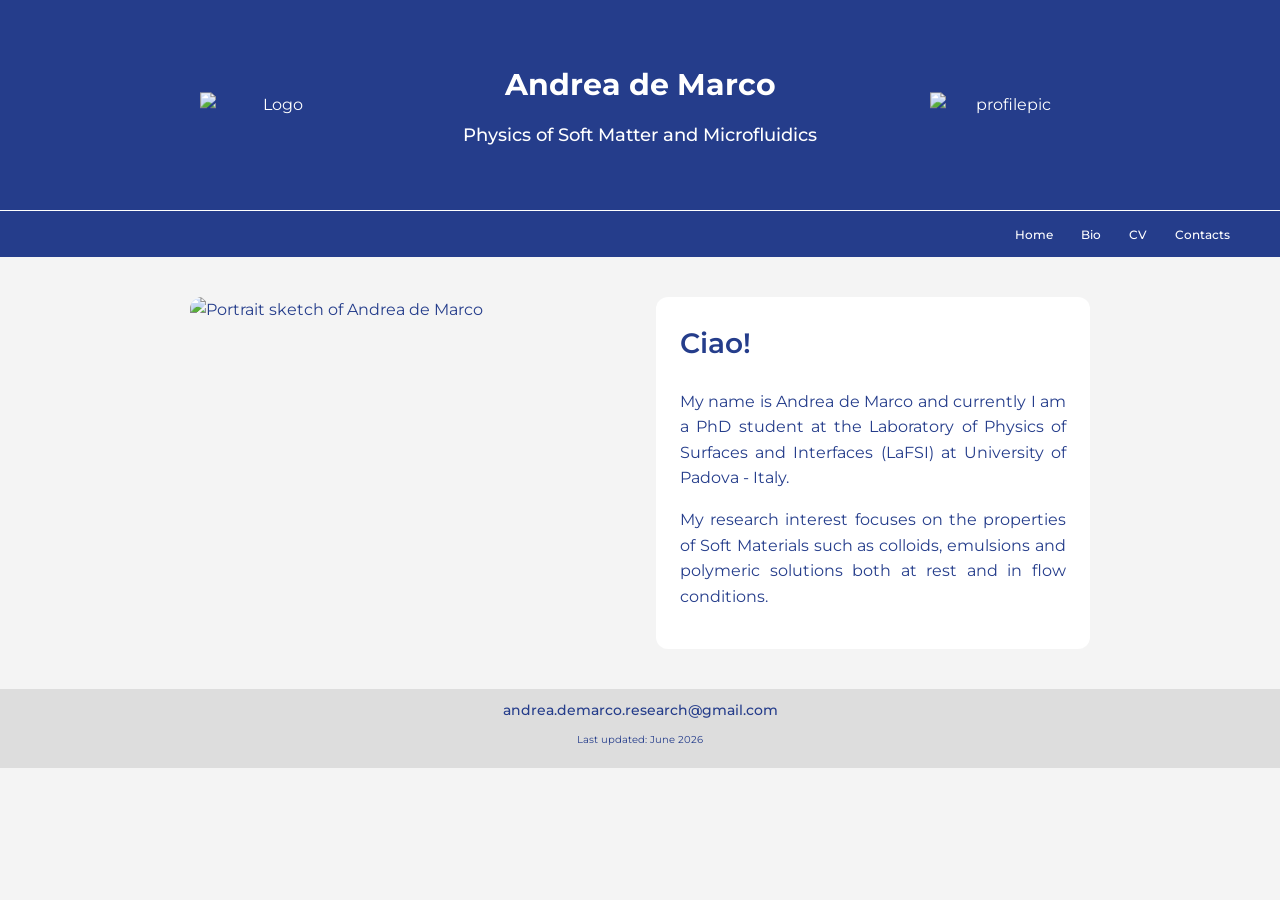
==== index.html @ 748c8e84 "Initial website version" ====
<!DOCTYPE html>

<!-- 
    Questo è l'elemento principale della pagina.
    lang="en" dice al browser che il contenuto della pagina è in inglese.
    Se il sito fosse in italiano, useremmo lang="it".
-->
<html lang="en">

<head>
    <!-- 
        UTF-8 permette di usare correttamente accenti, simboli e caratteri speciali.
    -->
    <meta charset="UTF-8">

    <!-- 
        Questa riga serve per far adattare bene il sito a schermi diversi:
        computer, tablet e telefoni.
    -->
    <meta name="viewport" content="width=device-width, initial-scale=1.0">

    <!-- 
        Titolo che appare nella scheda del browser.
    -->
    <title>Andrea de Marco</title>
    <link rel="icon" type="image/png" href="assets/images/logos/definitiva_cerchio_centered.png">
    <!-- 
        Collegamento a Google Fonts.
        Qui stiamo caricando il font Montserrat.
        Richiede connessione internet.
    -->
    <link rel="preconnect" href="https://fonts.googleapis.com">
    <link rel="preconnect" href="https://fonts.gstatic.com" crossorigin>

    <link 
        href="https://fonts.googleapis.com/css2?family=Montserrat:wght@300;400;500;600;700&display=swap" 
        rel="stylesheet"
    >

    <!-- 
        Collegamento al file CSS esterno.
        Tutto lo stile della pagina lo scriveremo in style.css.
    -->
    <link rel="stylesheet" href="style.css">
</head>

<body class="home-page">

   
    <!-- 
        HEADER = intestazione della pagina.
        Di solito contiene titolo, logo, sottotitolo o menu di navigazione.
    -->
    <header>

        <!-- 
            Contenitore interno dell'header.
            Serve per mettere logo e testo affiancati.
        -->
        <div class="header-content">

            <!-- 
                Logo dell'header.
            -->
            <img 
                src="assets/images/logos/definitiva_cerchio_centered.png" 
                class="header-logo" 
                alt="Logo"
            >

            <!-- 
                Blocco di testo accanto al logo.
            -->
            <div class="header-text">
                <h1>Andrea de Marco</h1>
                <p>Physics of Soft Matter and Microfluidics</p>
            </div>
            
            <img 
                src="assets/images/Me/io1.png" 
                class="header-profilepic" 
                alt="profilepic"
            >

        </div>

    </header>
    <!-- 
    NAVBAR = barra di navigazione principale del sito.
    Contiene i link alle altre pagine.
    -->
    <nav class="navbar">
        <!-- 
            Logo o nome del sito.
            Per ora è solo testo, ma più avanti può diventare anche un'immagine.
        -->
        <div class="navbar-brand">           
            <a href="index.html" class="navbar-logo">Andrea de Marco</a>
        </div>

        <button class="navbar-toggle" type="button" aria-label="Open menu">
            ☰
        </button>
        
        <!-- 
            Lista dei collegamenti principali.
        -->
        <ul class="navbar-menu">

            <li>
                <a href="index.html">Home</a>
            </li>

            <li>
                <a href="pages/Bio.html">Bio</a>
            </li>

            <!-- 
                Elemento con menu a tendina.
                La classe "dropdown" ci servirà nel CSS.
            -->
            <!-- <li class="dropdown dropdown-research">

                 
                    Questo è il link principale del menu.
                    Per ora punta a projects.html.
                
                <a href="pages/research.html" class="dropdown-link dropdown-research-link">Research</a>

                 
                    Questo è il menu nascosto che appare sotto "Projects".
                
                <ul class="dropdown-menu">
                    <li><a href="pages/prjct/project-ddm.html">DDM</a></li>
                    <li><a href="pages/prjct/project-emulsions.html">Emulsions</a></li>
                    <li><a href="pages/prjct/project-simulations.html">Simulations</a></li>
                </ul>

            </li> -->
            
            <!--
            <li>
                <a href="pages/pubs.html">Publications</a>
            </li>
            -->
            <li class="dropdown dropdown-cv">
                <a href="pages/CV.html" class="dropdown-link dropdown-cv-link">CV</a>

                <ul class="dropdown-menu">
                    <li><a href="pages/CV.html#education">Education</a></li>
                    <li><a href="pages/CV.html#current-position">Current Position</a></li>
                    <!--<li><a href="CV.html#previous-positions">Previous Positions</a></li>-->
                    <li><a href="pages/CV.html#publications">Publications</a></li>
                    <li><a href="pages/CV.html#teaching">Teaching and Supervising</a></li>
                    <li><a href="pages/CV.html#presentations">Presentations</a></li>
                    <li><a href="pages/CV.html#other-research">Other Research Activities</a></li>
                    <!-- <li><a href="pages/CV.html#outreach">Outreach Activities</a></li> -->
                </ul>
            </li>

            <li>
                <a href="pages/contacts.html">Contacts</a>
            </li>

        </ul>
    </nav>
    <!-- 
        MAIN = contenuto principale della pagina.
        Tutto ciò che è davvero importante nella pagina dovrebbe stare qui dentro.
    -->
    <main>

        <!-- 
            SECTION = blocco tematico della pagina.
            Ogni section dovrebbe contenere un argomento specifico.
        -->
        <div class="main-intro">

            <img src="assets/images/Me/notNoise.png"
                class="main-img" 
                alt="Portrait sketch of Andrea de Marco"
            >

            <section>
                <h2>Ciao!</h2>

                <p>
                    My name is Andrea de Marco and currently I am a PhD student at the 
                    Laboratory of Physics of Surfaces and Interfaces (LaFSI) at
                    University of Padova - Italy.
                </p>

                <p>
                    My research interest focuses on the properties of Soft Materials such
                    as colloids, emulsions and polymeric solutions both at rest and in 
                    flow conditions.
                </p>
            </section>
        </div>
    </main>

    <!-- 
        FOOTER = fondo della pagina.
        Di solito contiene copyright, contatti, link secondari o informazioni legali.
    -->
    <footer>
        <div class="contact-item">
            <a class="contact-email" 
               href="mailto:andrea.demarco.research@gmail.com">
               andrea.demarco.research@gmail.com
            </a>
        </div>
        <ud>
        <p>Last updated: June 2026</p></ud>
    </footer>

    <!-- 
        Collegamento al file JavaScript esterno.
        Lo mettiamo alla fine del body perché così la pagina HTML viene caricata prima.
    -->
    <script src="script.js"></script>

    <script>
        const navbar = document.querySelector(".navbar");
        const navbarToggle = document.querySelector(".navbar-toggle");

        const dropdownCV = document.querySelector(".dropdown-cv");
        const dropdownCVLink = document.querySelector(".dropdown-cv-link");

        const dropdownResearch = document.querySelector(".dropdown-research");
        const dropdownResearchLink = document.querySelector(".dropdown-research-link");

        navbarToggle.addEventListener("click", function () {
            navbar.classList.toggle("open");
        });

        dropdownCVLink.addEventListener("click", function (event) {
            if (window.innerWidth <= 700) {
                event.preventDefault();
                dropdownCV.classList.toggle("open");
                dropdownResearch.classList.remove("open");
            }
        });

        dropdownResearchLink.addEventListener("click", function (event) {
            if (window.innerWidth <= 700) {
                event.preventDefault();
                dropdownResearch.classList.toggle("open");
                dropdownCV.classList.remove("open");
            }
        });
    </script>
</body>
</html>
---- style.css ----
/* 
    Selettore universale.
    Applica questa regola a tutti gli elementi della pagina.

    box-sizing: border-box rende più intuitivo il calcolo delle dimensioni:
    larghezza e altezza includono anche padding e bordo.
*/
* {
    box-sizing: border-box;
}

/* 
    Stile generale della pagina.
    Il body rappresenta tutto ciò che si vede nel browser.
*/
body {
    /* 
        Rimuove il margine automatico che il browser mette di default.
    */
    margin: 0;

    /* 
        Imposta il font principale della pagina.
        Prima prova a usare Montserrat.
        Se Montserrat non è disponibile, usa un font sans-serif generico.
    */
    font-family: "Montserrat", sans-serif;

    /* 
        Colore di sfondo generale della pagina.
    */
    background-color: #f4f4f4;

    /* 
        Colore principale del testo.
    */
    color: #253D8B;

    /* 
        Altezza delle righe.
        Serve a rendere il testo più leggibile.
    */
    line-height: 1.6;
}


/* 
    HEADER
    Intestazione principale della pagina.

    Qui manteniamo il testo centrato come prima.
    Il logo viene invece posizionato lateralmente in modo assoluto,
    così non sposta il centro del testo.
*/
header {
    background-color: #253D8B;
    color: white;
    padding: 60px 20px;
    text-align: center;

    /* 
        Serve perché il logo dentro l'header sarà posizionato
        rispetto all'header stesso.
    */
    position: relative;
}

/* 
    Contenitore interno dell'header.

    Anche se nel tuo HTML contiene sia logo sia testo,
    qui lo usiamo soprattutto per centrare bene il blocco di testo.
*/
.header-content {
    /* 
        Limita la larghezza massima del contenuto dell'header,
        in modo simile al main.
    */
    max-width: 900px;

    /* 
        Centra il contenitore nella pagina.
    */
    margin: 0 auto;

    /* 
        Altezza minima utile per far respirare logo e testo.
    */
    min-height: 90px;

    /* 
        Serve per posizionare il logo rispetto a questo contenitore.
    */
    position: relative;

    /* 
        Centra il testo verticalmente dentro l'header.
    */
    display: flex;
    align-items: center;
    justify-content: center;
}

/* 
    Logo nell'header.

    Nota importante:
    position: absolute fa sì che il logo NON influenzi
    la posizione del testo. Quindi il testo resta davvero centrato.
*/
.header-logo {
    width: 150px;
    height: auto;

    /* 
        Posizione assoluta rispetto a .header-content.
    */
    position: absolute;

    /* 
        Lo mettiamo a sinistra del testo.
        Questo valore puoi modificarlo:
        - se vuoi il logo più lontano dal testo, aumenta la distanza;
        - se lo vuoi più vicino, diminuiscila.
    */
    left: 10px;

    /* 
        Centra verticalmente il logo rispetto all'header.
    */
    top: 50%;
    transform: translateY(-50%);
}

.header-profilepic {
    width: 150px;
    height: auto;

    /* 
        Posizione assoluta rispetto a .header-content.
    */
    position: absolute;

    /* 
        Lo mettiamo a sinistra del testo.
        Questo valore puoi modificarlo:
        - se vuoi il logo più lontano dal testo, aumenta la distanza;
        - se lo vuoi più vicino, diminuiscila.
    */
    right: 10px;

    /* 
        Centra verticalmente il logo rispetto all'header.
    */
    top: 50%;
    transform: translateY(-50%);
}

/* 
    Blocco del testo nell'header.
    Rimane centrato.
*/
.header-text {
    text-align: center;
}

/* 
    Titolo principale dentro l'header.
*/
.header-text h1 {
    margin: 0;
    font-size: 30px;
    font-weight: 700;
}

/* 
    Sottotitolo dentro l'header.
*/
.header-text p {
    margin-top: 12px;
    margin-bottom: 0;
    font-size: 18px;
    font-weight: 500;
}

/* 
    NAVBAR
    Barra superiore del sito.
*/
.navbar {
    /* 
        display: flex mette gli elementi uno accanto all'altro.
        In questo caso: logo a sinistra, menu a destra.
    */
    display: flex;

    /*  
        Spinge logo e menu ai due lati opposti.
    
    justify-content: space-between; */

    /* 
        Allinea verticalmente gli elementi al centro.
    */
    align-items: center;

    /* 
        Spazio interno della navbar.
    */
    padding: 10px 50px;

    /* 
        Colore di sfondo.
    */
    background-color: #253D8B;
    border-top: 0.5px solid #ffffff;
    /* 
        Mantiene la navbar sopra gli altri elementi se serve.
    */
    position: relative;
    z-index: 10;
}

.navbar-brand {
    display: flex;
    align-items: center;
    gap: 20px;
}

/* 
    Nome del sito nella navbar.
*/
.navbar-logo {
    color: white;
    text-decoration: none;
    font-size: 15px;
    font-weight: 700;
}

/* 
    Logo del sito nella navbar.
*/
.navbar-img {
    position: static;
    transform: none;
    width: 30px;
}

/* 
    Lista principale dei link.
*/
.navbar-menu {
    /* 
        Toglie i pallini della lista.
    */
    list-style: none;

    /* 
        Mette i link in orizzontale.
    */
    display: flex;

    /* 
        Spazio tra i link.
    */
    gap: 28px;

    /* 
        Rimuove margini e padding automatici della lista.
    */
    margin: 0;
    padding: 0;

    margin-left: auto;
}

/* 
    Ogni elemento della lista.
    position: relative serve per posizionare correttamente il menu a tendina.
*/
.navbar-menu li {
    position: relative;
}

/* 
    Link della navbar.
*/
.navbar-menu a {
    color: white;
    text-decoration: none;
    font-size: 12px;
    font-weight: 500;

    /* 
        Piccolo effetto morbido quando cambia colore.
    */
    transition: color 0.2s ease;
}

/* 
    Effetto quando passo con il mouse sopra un link.
*/
.navbar-menu a:hover {
    color: #cccccc;
}

/* Homepage: nasconde immagine + nome nella navbar */
.home-page .navbar-brand {
    display: none;
}

/* Pagine secondarie: mostra immagine + nome */
.internal-page .navbar-brand {
    display: flex;
    align-items: center;
    gap: 20px;
}

/* 
    MENU A TENDINA
    Di default è nascosto.
*/
.dropdown-menu {
    list-style: none;

    /* 
        Il menu è posizionato rispetto al suo genitore .dropdown.
    */
    position: absolute;
    transform: translateX(-50%);

    /* 
        Lo mettiamo subito sotto il link principale.
    */
    top: 100%;
    left: 50%;

    /* 
        Aspetto del menu a tendina.
    */
    background-color: #222;
    min-width: 150px;
    padding: 12px 0;
    margin: 0;
    text-align: center;

    /* 
        Angoli arrotondati in basso.
    */
    border-radius: 5px 5px 5px 5px;

    /* 
        Ombra leggera.
    */
    box-shadow: 0 8px 20px rgba(0, 0, 0, 0.25);

    /* 
        Nasconde il menu.
    */
    display: none;
    z-index: 2000;
}

/* 
    Link dentro il menu a tendina.
*/
.dropdown-menu li a {
    display: block;
    padding: 10px 25px;
    color: white;
    font-size: 12px;
}

/* 
    Effetto hover sui link del menu a tendina.
*/
.dropdown-menu li a:hover {
    background-color: #222;
}

/* 
    Quando passo con il mouse sopra .dropdown,
    mostro il suo menu interno.
*/
.dropdown:hover .dropdown-menu {
    display: block;
}



/* 
    Contenitore principale della pagina.
*/
main {
    /* 
        Impedisce al contenuto di diventare troppo largo su schermi grandi.
    */
    max-width: 900px;

    /* 
        40px sopra e sotto.
        auto a destra e sinistra centra il blocco.
    */
    margin: 40px auto;

    /* 
        Spazio laterale utile soprattutto su schermi piccoli.
    */
    padding: 0 0;
}

/* 
    Blocco principale con immagine e testo affiancati.
*/
.main-intro {
    display: grid;
    grid-template-columns: 1fr 1fr;
    gap: 32px;
    align-items: stretch;
}

/* 
    Immagine principale nella homepage.
*/
.main-img {
    width: 100%;
    height: 100%;
    object-fit: cover;
    border-radius: 12px;
}

/* 
    Ogni section è una "card" bianca.
*/
section {
    background-color: white;
    text-align: justify;

    margin-bottom: 0px;

    /*
        Tolgo margin-left perché ora ci pensa flex
        a mettere immagine e testo affiancati.
    */
    margin-left: 0;

    padding: 24px;
    border-radius: 12px;

    /*
        La section occupa lo spazio rimanente accanto all'immagine.
    */
    flex: 1;
}

/* 
    Titoli delle sezioni.
*/
section h2 {
    margin-top: 0;
    font-size: 28px;
    font-weight: 600;
}

/* 
    Paragrafi delle sezioni.
*/
section p {
    font-size: 16px;
    font-weight: 400;
}

/* 
    Fondo della pagina.
*/
footer {
    text-align: center;
    font-size: 14px;
    padding: 10px;
    background-color: #ddd;
}

footer ud{
    font-size: 10px;
}

.foot-pic{
    padding: none;
    background-color: #f4f4f4;
}

/*
    Page secondarie
*/

.page-main {
    max-width: 1000px;
    margin: 0 auto;
    padding: 1rem 1.5rem;
}

.page-title {
    margin-bottom: 2.5rem;
    border-bottom: 1px solid #ddd;
    padding-bottom: 1rem;
}

.page-title h1 {
    font-size: 2.2rem;
    color: #253D8B;
    margin-bottom: 0.5rem;
}

.page-title p {
    font-size: 1.05rem;
    color: #555;
    margin: 0;
}

.page-section {
    margin-bottom: 2.5rem;
}


/*
    BIO PAGE
*/

.bio-page {
    min-height: 100vh;
    display: flex;
    flex-direction: column;
}

.bio-page main {
    flex: 1;
}

.bio-intro {
    text-align: center;
}

.bio-text {
    text-align: justify;
    padding-left: 10%;
    padding-right: 10%;
}

.bio-page footer {
    margin-top: auto;
    padding-bottom: 10;
}

.image-marquee {
    width: 100%;
    overflow: hidden;
}

.image-track {
    display: flex;
    height: 150px;
    width: max-content;
    animation: scroll-loop 240s linear infinite;
}



/*
CV - scroll normale
*/
html {
    scroll-behavior: smooth;
}


.cv-page {
    background-color: #eeeeee;
    overflow-x: hidden;
}

.page-mainCV {
    max-width: none;
    width: 100%;
    box-sizing: border-box;
    
    margin: 0;
    padding-left: 50px;
    
    background-color: #eeeeee;
}

.page-cv {
    margin: 0;
    
    padding: 0 0 20px 0;
    background-color: #eeeeee;
    border-radius: 0;
}

.cv-section-title {
    width: 400px;
    box-sizing: border-box;

    margin-left: -50px;
    padding: 50px 20px 5px 0;

    background-color: #eeeeee;
    color: #253D8B;

    font-size: 28px;
    font-weight: 600;
    line-height: 1.2;
    letter-spacing: 0.04em;

    text-align: right;

    border-bottom: 2.5px solid #253D8B;
}

.cv-section-content {
    max-width: 900px;
    margin: 0 auto;
    padding: 40px 24px 0px 24px;

    color: #253D8B;
    font-size: 16px;
    line-height: 1.6;
    text-align: justify;
}

.cv-entry {
    margin-bottom: 6px;
}

.cv-entry-title {
    margin: 0 0 6px 0;

    color: #253D8B;
    font-size: 16px;
    font-weight: 600;
    line-height: 1.25;
    text-align: left;
}

.cv-entry-place {
    margin: 0;

    color: #253D8B;
    font-size: 16px;
    font-weight: 400;
    line-height: 1.5;
    padding-left: 30px;
    text-align: left;
}

.cv-entry-th_title {
    margin: 0;

    color: #253D8B;
    font-size: 16px;
    font-weight: 400;
    line-height: 2.5;
    text-align: left;
    font-style: italic;
}

.cv-entry-details {
    margin: 0;

    color: #253D8B;
    font-size: 14px;
    font-weight: 300;
    line-height: 1.5;
    padding-left: 30px;
    text-align: left;
}

.cv-entry-details-bold{
    margin: 0;

    color: #253D8B;
    font-size: 12px;
    font-weight: 500;
    line-height: 1.5;
    padding-left: 30px;
    text-align: left;
}

.cv-section-content p {
    margin: 0;
}

.cv-entry-meta {
    display: grid;

    /*
        Prima colonna: larghezza fissa per le label.
        Seconda colonna: prende lo spazio restante.
    */
    grid-template-columns: 90px 1fr;
    
    padding-left: 7px;
    column-gap: 14px;
    row-gap: 4px;

    margin-top: 10px;

    color: #253D8B;
    font-size: 14px;
    line-height: 1;
}

.cv-meta-place {
    margin: 0;

    color: #253D8B;
    font-size: 14px;
    font-weight: 500;
    line-height: 1.5;
    padding-left: 37px;
    text-align: right;
}

.cv-meta-label {
    text-align: right;
    font-weight: 500;
}

.cv-meta-auth {
    padding-left: 7px;
    text-align: right;
    font-weight: 400;
    font-size: 14px;
}

.cv-meta-value {
    text-align: left;
    font-weight: 400;
}

.cv-presentation-group {
    margin-bottom: 5px;
}

.cv-presentation-category {
    max-width: 900px;
    margin: 0 auto;
    padding: 40px 24px 20px 24px;

    color: #253D8B;
    font-size: 16px;
    font-weight: 600;
    line-height: 1.25;
    text-align: justify;

    display: flex;
    align-items: flex-start;
    gap: 8px;
}

.cv-presentation-category::before {
    content: "•";
    flex: 0 0 auto;
    font-size: 25px;
    line-height: 0.7;
}

.cv-presentation-group-talktitle{
    margin: 0;

    color: #253D8B;
    font-size: 14px;
    font-weight: 600;
    
    line-height: 1.5;
    padding-left: 50px;
    text-align: left;
}

.cv-presentation-group-location{
    margin: 0;

    color: #253D8B;
    font-size: 12px;
    font-weight: 600;
    
    line-height: 1.5;
    padding-left: 70px;
    padding-bottom: 20px;
    text-align: left;
}

.cv-presentation-group-conference{
    margin: 0;

    color: #253D8B;
    font-size: 12px;
    font-weight: 500;
    font-style: italic;
    line-height: 1.5;
    padding-left: 70px;
    text-align: left;
}

.cv-presentation-group-conference-details{
    margin: 0;

    color: #253D8B;
    font-size: 12px;
    font-weight: 200;
    line-height: 1.5;
    text-align: left;
}

.cv-presentation-group .cv-entry {
    padding-left: 22px;
}

.back-to-top {
    position: fixed;

    right: 28px;
    bottom: 28px;

    width: 42px;
    height: 42px;

    border: 2px solid #253D8B;
    border-radius: 50%;

    background-color: #eeeeee;
    color: #253D8B;

    font-size: 24px;
    font-weight: 400;
    line-height: 1;

    cursor: pointer;

    display: flex;
    align-items: center;
    justify-content: center;

    opacity: 0;
    visibility: hidden;
    transform: translateY(8px);

    transition:
        opacity 0.25s ease,
        visibility 0.25s ease,
        transform 0.25s ease,
        background-color 0.25s ease,
        color 0.25s ease;

    z-index: 5000;
}

.back-to-top.is-visible {
    opacity: 1;
    visibility: visible;
    transform: translateY(0);
}

.back-to-top:hover {
    background-color: #253D8B;
    color: #eeeeee;
}


/*
    Contacts
*/

.contact-section {
    display: grid;
    grid-template-columns: 1.2fr 1fr;
    gap: 32px;
    align-items: stretch;

    background-color: white;
    padding: 24px;
    border-radius: 12px;
}

.contact-title {
    display: flex;
    align-items: center;
    gap: 14px;
    margin-bottom: 1px;
}

.contact-title h1 {
    margin: 0;
    font-size: 34px;
    color: #253D8B;
}

.contact-title-icon {
    width: 80px;
    height: auto;
    object-fit: contain;
    
    transform: translateY(-7px);
}


.contact-map {
    height: 420px;
    border-radius: 12px;
    overflow: hidden;
}

.contact-map iframe {
    width: 100%;
    height: 100%;
    border: 0;
    display: block;
}

.contact-info {
    display: flex;
    flex-direction: column;
    justify-content: center;
}

.contact-info h1 {
    margin-top: 0;
    margin-bottom: 16px;
    font-size: 28px;
    color: #253D8B;
}

.contact-info p {
    margin-bottom: 28px;
}

.contact-item {
    display: flex;
    flex-direction: column;
    gap: 4px;
    margin-bottom: 0px;
}

.contact-item strong {
    font-size: 14px;
    text-transform: uppercase;
    letter-spacing: 0.08em;
}

.contact-item a {
    color: #253D8B;
    text-decoration: none;
    font-weight: 500;
}

.contact-item a:visited {
    color: #253D8B;
}

.contact-item a:hover {
    text-decoration: underline;
}

.contact-icons {
    display: flex;
    flex-direction: row;
    align-items: center;
    gap: 8px;
    margin-top: 10px;
}

.contact-icons a {
    width: 38px;
    height: 38px;

    display: flex;
    align-items: center;
    justify-content: center;

    transition: transform 0.2s ease, background-color 0.2s ease;
}

.contact-icons a:hover {
    transform: translateY(-3px);
    background-color: #f4f4f4;
}

.contact-icons img {
    width: 30px;
    height: auto;
    object-fit: contain;
}

.contact-email,
.contact-email:visited {
    color: #253D8B;
    text-decoration: none;
}

.contact-email:hover {
    text-decoration: underline;
}



.navbar-toggle {
    display: none;
}

@keyframes scroll-loop {
    from {
        transform: translateX(0);
    }

    to {
        transform: translateX(-50%);
    }
}

/* 
    Stile utile per schermi piccoli, tipo smartphone.
    Queste regole si applicano solo se lo schermo è largo al massimo 600px.
*/
@media (max-width: 700px) {

    body {
        overflow-x: hidden;
    }

    /*
        HEADER MOBILE
    */
    header {
        padding: 32px 18px;
    }

    .header-content {
        min-height: auto;
        display: flex;
        flex-direction: column;
        gap: 14px;
        align-items: center;
        justify-content: center;
    }

    .header-logo,
    .header-profilepic {
        position: static;
        transform: none;
        width: 90px;
        height: auto;
    }

    .header-text h1 {
        font-size: 30px;
        line-height: 1.15;
    }

    .header-text p {
        font-size: 15px;
        line-height: 1.35;
    }

    /*
    NAVBAR MOBILE CON HAMBURGER
    Vale solo sotto i 700px.
*/
    .navbar {
        position: sticky;
        top: 0;
        z-index: 3000;

        padding: 14px 16px;

        display: flex;
        flex-direction: row;
        align-items: center;
        justify-content: space-between;

        gap: 0;
    }

    .navbar-brand {
        justify-content: flex-start;
        gap: 10px;
        flex-wrap: nowrap;
    }

    .navbar-img {
        width: 28px;
    }

    .navbar-logo {
        font-size: 14px;
    }

    .navbar-toggle {
        display: block;

        border: none;
        background: none;

        color: white;
        font-size: 28px;
        line-height: 1;

        cursor: pointer;
    }

    /*
        Menu mobile chiuso di default
    */
    .navbar-menu {
        position: absolute;
        top: 100%;
        left: 0;

        display: none;

        width: 100%;
        margin-left: 0;
        padding: 12px 0;

        flex-direction: column;
        align-items: center;
        justify-content: center;
        gap: 0;

        background-color: #253D8B;
        border-top: 1px solid rgba(255, 255, 255, 0.35);
    }

    /*
        Menu mobile aperto
    */
    .navbar.open .navbar-menu {
        display: flex;
    }

    .navbar-menu li {
        width: 100%;
        text-align: center;
    }

    .navbar-menu a {
        display: block;
        width: 100%;

        padding: 10px 0;

        font-size: 13px;
    }

    /*
    Dropdown dentro il menu hamburger.
    */
    .dropdown {
    width: 100%;
    text-align: center;
    }

    /*
        Dropdown dentro il menu hamburger.
        Qui annulliamo TUTTE le proprietà desktop.
    */
    .dropdown-menu {
        position: static;

        display: none;

        width: min(85%, 320px);
        min-width: 0;
        max-width: none;

        margin: 6px auto 10px auto;
        padding: 8px 0;

        left: auto;
        top: auto;
        right: auto;
        transform: none;

        background-color: rgba(255, 255, 255, 0.08);
        box-shadow: none;
        border-radius: 6px;

        text-align: center;
    }

    /*
        Su mobile annulliamo l'hover desktop.
    */
    .dropdown:hover .dropdown-menu {
        display: none;
    }

    /*
        Si apre solo quando JS aggiunge .open al dropdown.
    */
    .dropdown.open .dropdown-menu {
        display: flex;
        flex-direction: column;
        align-items: center;
        justify-content: center;

        gap: 4px;
    }

    .dropdown-menu li {
        width: 100%;
        text-align: center;
    }

    .dropdown-menu a {
        display: block;
        width: 100%;

        padding: 8px 10px;

        font-size: 12px;
        white-space: normal;
        opacity: 0.9;
        text-align: center;
    }

    /*
        MAIN GENERALE
    */
    main {
        max-width: 100%;
        margin: 24px auto;
        padding: 0 16px;
    }

    .page-main {
        max-width: 100%;
        margin: 0 auto;
        padding: 24px 16px;
    }

    /*
        HOMEPAGE MOBILE
        Qui prima non funzionava perché .main-intro è grid, non flex.
    */
    .main-intro {
        display: grid;
        grid-template-columns: 1fr;
        gap: 18px;
        align-items: start;
    }

    .main-img {
        width: 100%;
        height: auto;
        max-height: 360px;
        object-fit: contain;
        order: 2;
    }

    .main-intro section {
        order: 1;
    }

    section {
        width: 100%;
        padding: 20px;
        border-radius: 12px;
    }

    section h2 {
        font-size: 24px;
    }

    section p {
        font-size: 15px;
    }

    /*
        BIO MOBILE
    */
    .bio-text {
        padding-left: 0;
        padding-right: 0;
        text-align: left;
    }

    .bio-intro {
        font-size: 17px;
        text-align: center;
    }

    .image-track {
        height: 90px;
    }

    .image-track img {
        height: 90px;
        width: auto;
    }
    
    /*
    CV MOBILE - scroll normale
    */
    .cv-page {
        overflow-x: hidden;
        background-color: #eeeeee;
    }

    .cv-page .navbar {
        position: sticky;
        top: 0;
        z-index: 3000;
    }

    /*
        Sposto tutto il contenuto CV leggermente a destra,
        come nel desktop ma meno.
    */
    .page-mainCV {
        max-width: 100%;
        width: 100%;
        box-sizing: border-box;

        margin: 0;
        padding-left: 0;

        background-color: #eeeeee;
    }

    .page-cv {
        width: 100%;
        box-sizing: border-box;

        margin: 0;
        padding: 0 0 28px 0;

        border-radius: 0;
        background-color: #eeeeee;
    }

    /*
        Titolo sezione.
        La linea parte da sinistra grazie a margin-left negativo,
        ma il resto della pagina resta spostato a destra.
    */
    .cv-section-title {
        width: min(220px, 78vw);
        box-sizing: border-box;

        margin: 0;
        padding: 34px 18px 5px 0;

        background-color: #eeeeee;
        color: #253D8B;

        font-size: 17px;
        font-weight: 600;
        line-height: 1.2;
        letter-spacing: 0.03em;

        text-align: right;

        border-bottom: 2px solid #253D8B;
    }

    /*
        Contenuto generale delle sezioni.
    */
    .cv-section-content {
        max-width: 100%;
        box-sizing: border-box;

        margin: 0;
        padding: 26px 22px 0 4px;

        color: #253D8B;
        font-size: 14px;
        line-height: 1.55;
        text-align: left;
    }

    .cv-entry {
        margin-bottom: 10px;
    }

    .cv-entry-title {
        margin: 0 0 5px 0;

        font-size: 12px;
        line-height: 1.35;
        text-align: left;
    }

    .cv-entry-place {
        padding-left: 0;

        font-size: 11px;
        line-height: 1.35;
        text-align: left;
    }

    .cv-entry-th_title {
        font-size: 11px;
        line-height: 1.35;
        text-align: left;
    }

    .cv-entry-details {
        padding-left: 0;

        font-size: 10.5px;
        line-height: 1.45;
        text-align: left;
    }

    .cv-entry-details-bold {
        padding-left: 0;

        font-size: 10.5px;
        line-height: 1.45;
        text-align: left;
    }

    /*
        Publications / meta info.
    */
    .cv-entry-meta {
        display: grid;
        grid-template-columns: 58px 1fr;

        padding-left: 0;
        column-gap: 7px;
        row-gap: 4px;

        margin-top: 10px;

        color: #253D8B;
        font-size: 11px;
        line-height: 1.35;
    }

    .cv-meta-place {
        padding-left: 0;

        font-size: 11px;
        line-height: 1.4;
        text-align: left;
    }

    .cv-meta-label {
        padding-left: 0;

        font-size: 11px;
        font-weight: 600;
        text-align: right;
        white-space: nowrap;
    }

    .cv-meta-auth,
    .cv-meta-value {
        padding-left: 0;

        font-size: 11px;
        font-weight: 400;
        text-align: left;
    }

    /*
        Presentations mobile.
    */
    .cv-presentation-group {
        margin-bottom: 8px;
    }

    .cv-presentation-category {
        max-width: 100%;
        box-sizing: border-box;

        margin: 0;
        padding: 26px 22px 14px 4px;

        font-size: 13px;
        line-height: 1.35;
        text-align: left;

        display: flex;
        align-items: flex-start;
        gap: 7px;
    }

    .cv-presentation-category::before {
        content: "•";
        flex: 0 0 auto;

        font-size: 20px;
        line-height: 0.75;
    }

    .cv-presentation-group .cv-entry {
        padding-left: 16px;
    }

    .cv-presentation-group-talktitle {
        padding-left: 0;

        font-size: 11px;
        font-weight: 600;
        line-height: 1.45;
        text-align: left;
    }

    .cv-presentation-group-conference {
        padding-left: 12px;

        font-size: 10px;
        line-height: 1.45;
        text-align: left;
    }

    .cv-presentation-group-conference-details {
        font-size: 10px;
        line-height: 1.45;
        text-align: left;
    }

    .cv-presentation-group-location {
        padding-left: 12px;
        padding-bottom: 14px;

        font-size: 10px;
        line-height: 1.45;
        text-align: left;
    }

    /*
        Freccia back to top.
    */
    .back-to-top {
        right: 18px;
        bottom: 18px;

        width: 38px;
        height: 38px;

        font-size: 21px;
    }


    /*
        CONTACTS MOBILE
    */
    .contact-section {
        display: grid;
        grid-template-columns: 1fr;
        gap: 22px;
        padding: 18px;
    }

    .contact-map {
        height: 260px;
        order: 2;
    }

    .contact-info {
        order: 1;
        justify-content: flex-start;
    }

    .contact-title {
        gap: 10px;
        align-items: center;
    }

    .contact-title h1 {
        font-size: 30px;
    }

    .contact-title-icon {
        width: 44px;
        transform: translateY(-4px);
    }

    .contact-info p {
        margin-bottom: 20px;
    }

    .contact-email {
        word-break: break-word;
    }

    .contact-icons {
        flex-wrap: wrap;
        gap: 10px;
    }

    .contact-icons a {
        width: 36px;
        height: 36px;
    }

    .contact-icons img {
        width: 28px;
    }


    footer {
        font-size: 13px;
        padding: 14px 12px;
    }
}
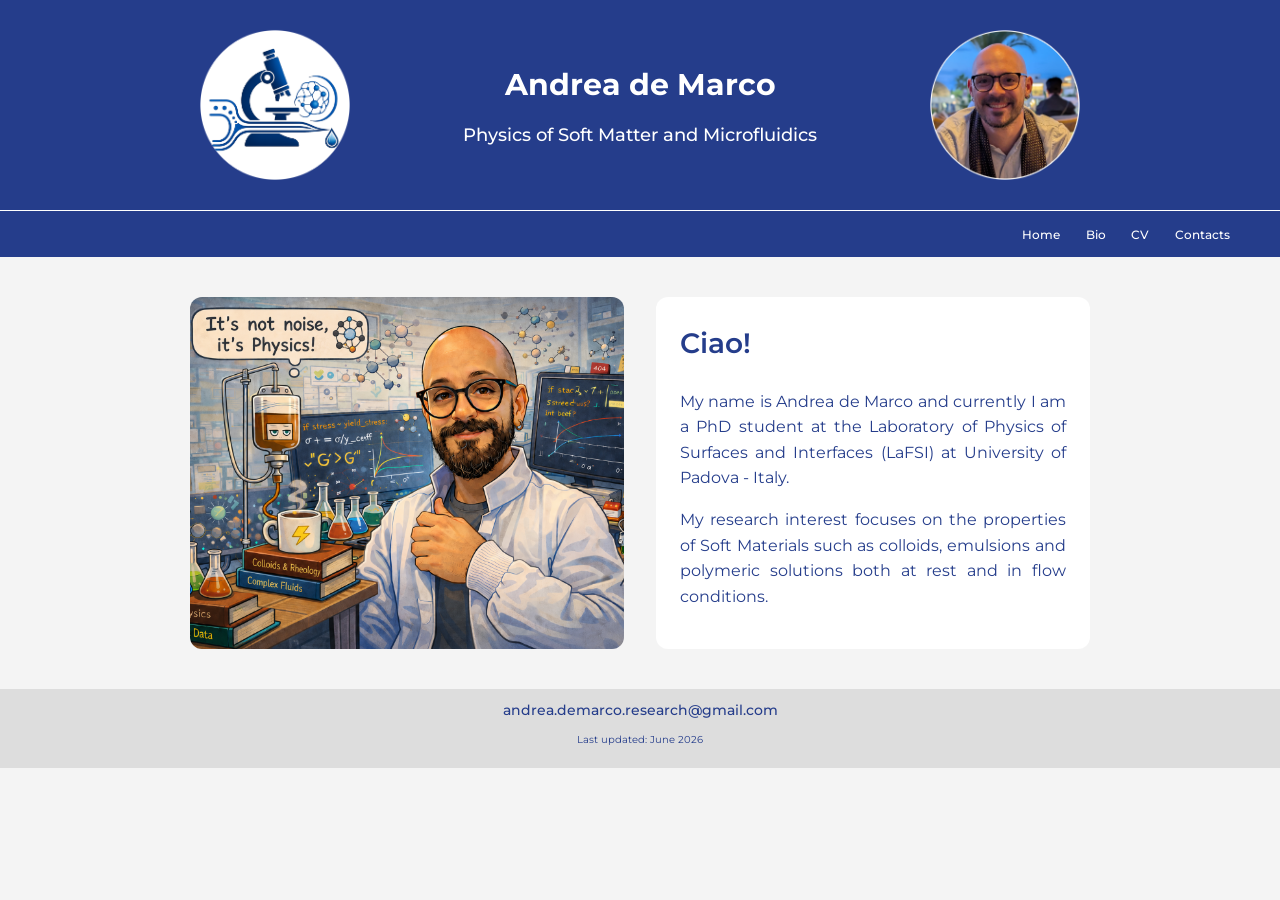
==== commit 38bbed2e: "Aggiorna sito" ====
--- a/index.html
+++ b/index.html
@@ -1,254 +1,254 @@
-<!DOCTYPE html>
-
-<!-- 
-    Questo è l'elemento principale della pagina.
-    lang="en" dice al browser che il contenuto della pagina è in inglese.
-    Se il sito fosse in italiano, useremmo lang="it".
--->
-<html lang="en">
-
-<head>
-    <!-- 
-        UTF-8 permette di usare correttamente accenti, simboli e caratteri speciali.
-    -->
-    <meta charset="UTF-8">
-
-    <!-- 
-        Questa riga serve per far adattare bene il sito a schermi diversi:
-        computer, tablet e telefoni.
-    -->
-    <meta name="viewport" content="width=device-width, initial-scale=1.0">
-
-    <!-- 
-        Titolo che appare nella scheda del browser.
-    -->
-    <title>Andrea de Marco</title>
-    <link rel="icon" type="image/png" href="assets/images/logos/definitiva_cerchio_centered.png">
-    <!-- 
-        Collegamento a Google Fonts.
-        Qui stiamo caricando il font Montserrat.
-        Richiede connessione internet.
-    -->
-    <link rel="preconnect" href="https://fonts.googleapis.com">
-    <link rel="preconnect" href="https://fonts.gstatic.com" crossorigin>
-
-    <link 
-        href="https://fonts.googleapis.com/css2?family=Montserrat:wght@300;400;500;600;700&display=swap" 
-        rel="stylesheet"
-    >
-
-    <!-- 
-        Collegamento al file CSS esterno.
-        Tutto lo stile della pagina lo scriveremo in style.css.
-    -->
-    <link rel="stylesheet" href="style.css">
-</head>
-
-<body class="home-page">
-
-   
-    <!-- 
-        HEADER = intestazione della pagina.
-        Di solito contiene titolo, logo, sottotitolo o menu di navigazione.
-    -->
-    <header>
-
-        <!-- 
-            Contenitore interno dell'header.
-            Serve per mettere logo e testo affiancati.
-        -->
-        <div class="header-content">
-
-            <!-- 
-                Logo dell'header.
-            -->
-            <img 
-                src="assets/images/logos/definitiva_cerchio_centered.png" 
-                class="header-logo" 
-                alt="Logo"
-            >
-
-            <!-- 
-                Blocco di testo accanto al logo.
-            -->
-            <div class="header-text">
-                <h1>Andrea de Marco</h1>
-                <p>Physics of Soft Matter and Microfluidics</p>
-            </div>
-            
-            <img 
-                src="assets/images/Me/io1.png" 
-                class="header-profilepic" 
-                alt="profilepic"
-            >
-
-        </div>
-
-    </header>
-    <!-- 
-    NAVBAR = barra di navigazione principale del sito.
-    Contiene i link alle altre pagine.
-    -->
-    <nav class="navbar">
-        <!-- 
-            Logo o nome del sito.
-            Per ora è solo testo, ma più avanti può diventare anche un'immagine.
-        -->
-        <div class="navbar-brand">           
-            <a href="index.html" class="navbar-logo">Andrea de Marco</a>
-        </div>
-
-        <button class="navbar-toggle" type="button" aria-label="Open menu">
-            ☰
-        </button>
-        
-        <!-- 
-            Lista dei collegamenti principali.
-        -->
-        <ul class="navbar-menu">
-
-            <li>
-                <a href="index.html">Home</a>
-            </li>
-
-            <li>
-                <a href="pages/Bio.html">Bio</a>
-            </li>
-
-            <!-- 
-                Elemento con menu a tendina.
-                La classe "dropdown" ci servirà nel CSS.
-            -->
-            <!-- <li class="dropdown dropdown-research">
-
-                 
-                    Questo è il link principale del menu.
-                    Per ora punta a projects.html.
-                
-                <a href="pages/research.html" class="dropdown-link dropdown-research-link">Research</a>
-
-                 
-                    Questo è il menu nascosto che appare sotto "Projects".
-                
-                <ul class="dropdown-menu">
-                    <li><a href="pages/prjct/project-ddm.html">DDM</a></li>
-                    <li><a href="pages/prjct/project-emulsions.html">Emulsions</a></li>
-                    <li><a href="pages/prjct/project-simulations.html">Simulations</a></li>
-                </ul>
-
-            </li> -->
-            
-            <!--
-            <li>
-                <a href="pages/pubs.html">Publications</a>
-            </li>
-            -->
-            <li class="dropdown dropdown-cv">
-                <a href="pages/CV.html" class="dropdown-link dropdown-cv-link">CV</a>
-
-                <ul class="dropdown-menu">
-                    <li><a href="pages/CV.html#education">Education</a></li>
-                    <li><a href="pages/CV.html#current-position">Current Position</a></li>
-                    <!--<li><a href="CV.html#previous-positions">Previous Positions</a></li>-->
-                    <li><a href="pages/CV.html#publications">Publications</a></li>
-                    <li><a href="pages/CV.html#teaching">Teaching and Supervising</a></li>
-                    <li><a href="pages/CV.html#presentations">Presentations</a></li>
-                    <li><a href="pages/CV.html#other-research">Other Research Activities</a></li>
-                    <!-- <li><a href="pages/CV.html#outreach">Outreach Activities</a></li> -->
-                </ul>
-            </li>
-
-            <li>
-                <a href="pages/contacts.html">Contacts</a>
-            </li>
-
-        </ul>
-    </nav>
-    <!-- 
-        MAIN = contenuto principale della pagina.
-        Tutto ciò che è davvero importante nella pagina dovrebbe stare qui dentro.
-    -->
-    <main>
-
-        <!-- 
-            SECTION = blocco tematico della pagina.
-            Ogni section dovrebbe contenere un argomento specifico.
-        -->
-        <div class="main-intro">
-
-            <img src="assets/images/Me/notNoise.png"
-                class="main-img" 
-                alt="Portrait sketch of Andrea de Marco"
-            >
-
-            <section>
-                <h2>Ciao!</h2>
-
-                <p>
-                    My name is Andrea de Marco and currently I am a PhD student at the 
-                    Laboratory of Physics of Surfaces and Interfaces (LaFSI) at
-                    University of Padova - Italy.
-                </p>
-
-                <p>
-                    My research interest focuses on the properties of Soft Materials such
-                    as colloids, emulsions and polymeric solutions both at rest and in 
-                    flow conditions.
-                </p>
-            </section>
-        </div>
-    </main>
-
-    <!-- 
-        FOOTER = fondo della pagina.
-        Di solito contiene copyright, contatti, link secondari o informazioni legali.
-    -->
-    <footer>
-        <div class="contact-item">
-            <a class="contact-email" 
-               href="mailto:andrea.demarco.research@gmail.com">
-               andrea.demarco.research@gmail.com
-            </a>
-        </div>
-        <ud>
-        <p>Last updated: June 2026</p></ud>
-    </footer>
-
-    <!-- 
-        Collegamento al file JavaScript esterno.
-        Lo mettiamo alla fine del body perché così la pagina HTML viene caricata prima.
-    -->
-    <script src="script.js"></script>
-
-    <script>
-        const navbar = document.querySelector(".navbar");
-        const navbarToggle = document.querySelector(".navbar-toggle");
-
-        const dropdownCV = document.querySelector(".dropdown-cv");
-        const dropdownCVLink = document.querySelector(".dropdown-cv-link");
-
-        const dropdownResearch = document.querySelector(".dropdown-research");
-        const dropdownResearchLink = document.querySelector(".dropdown-research-link");
-
-        navbarToggle.addEventListener("click", function () {
-            navbar.classList.toggle("open");
-        });
-
-        dropdownCVLink.addEventListener("click", function (event) {
-            if (window.innerWidth <= 700) {
-                event.preventDefault();
-                dropdownCV.classList.toggle("open");
-                dropdownResearch.classList.remove("open");
-            }
-        });
-
-        dropdownResearchLink.addEventListener("click", function (event) {
-            if (window.innerWidth <= 700) {
-                event.preventDefault();
-                dropdownResearch.classList.toggle("open");
-                dropdownCV.classList.remove("open");
-            }
-        });
-    </script>
-</body>
+<!DOCTYPE html>
+
+<!-- 
+    Questo è l'elemento principale della pagina.
+    lang="en" dice al browser che il contenuto della pagina è in inglese.
+    Se il sito fosse in italiano, useremmo lang="it".
+-->
+<html lang="en">
+
+<head>
+    <!-- 
+        UTF-8 permette di usare correttamente accenti, simboli e caratteri speciali.
+    -->
+    <meta charset="UTF-8">
+
+    <!-- 
+        Questa riga serve per far adattare bene il sito a schermi diversi:
+        computer, tablet e telefoni.
+    -->
+    <meta name="viewport" content="width=device-width, initial-scale=1.0">
+
+    <!-- 
+        Titolo che appare nella scheda del browser.
+    -->
+    <title>Andrea de Marco</title>
+    <link rel="icon" type="image/png" href="assets/images/logos/definitiva_cerchio_centered.png">
+    <!-- 
+        Collegamento a Google Fonts.
+        Qui stiamo caricando il font Montserrat.
+        Richiede connessione internet.
+    -->
+    <link rel="preconnect" href="https://fonts.googleapis.com">
+    <link rel="preconnect" href="https://fonts.gstatic.com" crossorigin>
+
+    <link 
+        href="https://fonts.googleapis.com/css2?family=Montserrat:wght@300;400;500;600;700&display=swap" 
+        rel="stylesheet"
+    >
+
+    <!-- 
+        Collegamento al file CSS esterno.
+        Tutto lo stile della pagina lo scriveremo in style.css.
+    -->
+    <link rel="stylesheet" href="style.css">
+</head>
+
+<body class="home-page">
+
+   
+    <!-- 
+        HEADER = intestazione della pagina.
+        Di solito contiene titolo, logo, sottotitolo o menu di navigazione.
+    -->
+    <header>
+
+        <!-- 
+            Contenitore interno dell'header.
+            Serve per mettere logo e testo affiancati.
+        -->
+        <div class="header-content">
+
+            <!-- 
+                Logo dell'header.
+            -->
+            <img 
+                src="assets/images/logos/definitiva_cerchio_centered.png" 
+                class="header-logo" 
+                alt="Logo"
+            >
+
+            <!-- 
+                Blocco di testo accanto al logo.
+            -->
+            <div class="header-text">
+                <h1>Andrea de Marco</h1>
+                <p>Physics of Soft Matter and Microfluidics</p>
+            </div>
+            
+            <img 
+                src="assets/images/Me/io1.png" 
+                class="header-profilepic" 
+                alt="profilepic"
+            >
+
+        </div>
+
+    </header>
+    <!-- 
+    NAVBAR = barra di navigazione principale del sito.
+    Contiene i link alle altre pagine.
+    -->
+    <nav class="navbar">
+        <!-- 
+            Logo o nome del sito.
+            Per ora è solo testo, ma più avanti può diventare anche un'immagine.
+        -->
+        <div class="navbar-brand">           
+            <a href="index.html" class="navbar-logo">Andrea de Marco</a>
+        </div>
+
+        <button class="navbar-toggle" type="button" aria-label="Open menu">
+            ☰
+        </button>
+        
+        <!-- 
+            Lista dei collegamenti principali.
+        -->
+        <ul class="navbar-menu">
+
+            <li>
+                <a href="index.html">Home</a>
+            </li>
+
+            <li>
+                <a href="pages/Bio.html">Bio</a>
+            </li>
+
+            <!-- 
+                Elemento con menu a tendina.
+                La classe "dropdown" ci servirà nel CSS.
+            -->
+            <!-- <li class="dropdown dropdown-research">
+
+                 
+                    Questo è il link principale del menu.
+                    Per ora punta a projects.html.
+                
+                <a href="pages/research.html" class="dropdown-link dropdown-research-link">Research</a>
+
+                 
+                    Questo è il menu nascosto che appare sotto "Projects".
+                
+                <ul class="dropdown-menu">
+                    <li><a href="pages/prjct/project-ddm.html">DDM</a></li>
+                    <li><a href="pages/prjct/project-emulsions.html">Emulsions</a></li>
+                    <li><a href="pages/prjct/project-simulations.html">Simulations</a></li>
+                </ul>
+
+            </li> -->
+            
+            <!--
+            <li>
+                <a href="pages/pubs.html">Publications</a>
+            </li>
+            -->
+            <li class="dropdown dropdown-cv">
+                <a href="pages/CV.html" class="dropdown-link dropdown-cv-link">CV</a>
+
+                <ul class="dropdown-menu">
+                    <li><a href="pages/CV.html#education">Education</a></li>
+                    <li><a href="pages/CV.html#current-position">Current Position</a></li>
+                    <!--<li><a href="CV.html#previous-positions">Previous Positions</a></li>-->
+                    <li><a href="pages/CV.html#publications">Publications</a></li>
+                    <li><a href="pages/CV.html#teaching">Teaching and Supervising</a></li>
+                    <li><a href="pages/CV.html#presentations">Presentations</a></li>
+                    <li><a href="pages/CV.html#other-research">Other Research Activities</a></li>
+                    <!-- <li><a href="pages/CV.html#outreach">Outreach Activities</a></li> -->
+                </ul>
+            </li>
+
+            <li>
+                <a href="pages/contacts.html">Contacts</a>
+            </li>
+
+        </ul>
+    </nav>
+    <!-- 
+        MAIN = contenuto principale della pagina.
+        Tutto ciò che è davvero importante nella pagina dovrebbe stare qui dentro.
+    -->
+    <main>
+
+        <!-- 
+            SECTION = blocco tematico della pagina.
+            Ogni section dovrebbe contenere un argomento specifico.
+        -->
+        <div class="main-intro">
+
+            <img src="assets/images/Me/notNoise.png"
+                class="main-img" 
+                alt="Portrait sketch of Andrea de Marco"
+            >
+
+            <section>
+                <h2>Ciao!</h2>
+
+                <p>
+                    My name is Andrea de Marco and currently I am a PhD student at the 
+                    Laboratory of Physics of Surfaces and Interfaces (LaFSI) at
+                    University of Padova - Italy.
+                </p>
+
+                <p>
+                    My research interest focuses on the properties of Soft Materials such
+                    as colloids, emulsions and polymeric solutions both at rest and in 
+                    flow conditions.
+                </p>
+            </section>
+        </div>
+    </main>
+
+    <!-- 
+        FOOTER = fondo della pagina.
+        Di solito contiene copyright, contatti, link secondari o informazioni legali.
+    -->
+    <footer>
+        <div class="contact-item">
+            <a class="contact-email" 
+               href="mailto:andrea.demarco.research@gmail.com">
+               andrea.demarco.research@gmail.com
+            </a>
+        </div>
+        <ud>
+        <p>Last updated: June 2026</p></ud>
+    </footer>
+
+    <!-- 
+        Collegamento al file JavaScript esterno.
+        Lo mettiamo alla fine del body perché così la pagina HTML viene caricata prima.
+    -->
+    <script src="script.js"></script>
+
+    <script>
+        const navbar = document.querySelector(".navbar");
+        const navbarToggle = document.querySelector(".navbar-toggle");
+
+        const dropdownCV = document.querySelector(".dropdown-cv");
+        const dropdownCVLink = document.querySelector(".dropdown-cv-link");
+
+        const dropdownResearch = document.querySelector(".dropdown-research");
+        const dropdownResearchLink = document.querySelector(".dropdown-research-link");
+
+        navbarToggle.addEventListener("click", function () {
+            navbar.classList.toggle("open");
+        });
+
+        dropdownCVLink.addEventListener("click", function (event) {
+            if (window.innerWidth <= 700) {
+                event.preventDefault();
+                dropdownCV.classList.toggle("open");
+                dropdownResearch.classList.remove("open");
+            }
+        });
+
+        dropdownResearchLink.addEventListener("click", function (event) {
+            if (window.innerWidth <= 700) {
+                event.preventDefault();
+                dropdownResearch.classList.toggle("open");
+                dropdownCV.classList.remove("open");
+            }
+        });
+    </script>
+</body>
 </html>
--- a/style.css
+++ b/style.css
@@ -1,1610 +1,1650 @@
-/* 
-    Selettore universale.
-    Applica questa regola a tutti gli elementi della pagina.
-
-    box-sizing: border-box rende più intuitivo il calcolo delle dimensioni:
-    larghezza e altezza includono anche padding e bordo.
-*/
-* {
-    box-sizing: border-box;
-}
-
-/* 
-    Stile generale della pagina.
-    Il body rappresenta tutto ciò che si vede nel browser.
-*/
-body {
-    /* 
-        Rimuove il margine automatico che il browser mette di default.
-    */
-    margin: 0;
-
-    /* 
-        Imposta il font principale della pagina.
-        Prima prova a usare Montserrat.
-        Se Montserrat non è disponibile, usa un font sans-serif generico.
-    */
-    font-family: "Montserrat", sans-serif;
-
-    /* 
-        Colore di sfondo generale della pagina.
-    */
-    background-color: #f4f4f4;
-
-    /* 
-        Colore principale del testo.
-    */
-    color: #253D8B;
-
-    /* 
-        Altezza delle righe.
-        Serve a rendere il testo più leggibile.
-    */
-    line-height: 1.6;
-}
-
-
-/* 
-    HEADER
-    Intestazione principale della pagina.
-
-    Qui manteniamo il testo centrato come prima.
-    Il logo viene invece posizionato lateralmente in modo assoluto,
-    così non sposta il centro del testo.
-*/
-header {
-    background-color: #253D8B;
-    color: white;
-    padding: 60px 20px;
-    text-align: center;
-
-    /* 
-        Serve perché il logo dentro l'header sarà posizionato
-        rispetto all'header stesso.
-    */
-    position: relative;
-}
-
-/* 
-    Contenitore interno dell'header.
-
-    Anche se nel tuo HTML contiene sia logo sia testo,
-    qui lo usiamo soprattutto per centrare bene il blocco di testo.
-*/
-.header-content {
-    /* 
-        Limita la larghezza massima del contenuto dell'header,
-        in modo simile al main.
-    */
-    max-width: 900px;
-
-    /* 
-        Centra il contenitore nella pagina.
-    */
-    margin: 0 auto;
-
-    /* 
-        Altezza minima utile per far respirare logo e testo.
-    */
-    min-height: 90px;
-
-    /* 
-        Serve per posizionare il logo rispetto a questo contenitore.
-    */
-    position: relative;
-
-    /* 
-        Centra il testo verticalmente dentro l'header.
-    */
-    display: flex;
-    align-items: center;
-    justify-content: center;
-}
-
-/* 
-    Logo nell'header.
-
-    Nota importante:
-    position: absolute fa sì che il logo NON influenzi
-    la posizione del testo. Quindi il testo resta davvero centrato.
-*/
-.header-logo {
-    width: 150px;
-    height: auto;
-
-    /* 
-        Posizione assoluta rispetto a .header-content.
-    */
-    position: absolute;
-
-    /* 
-        Lo mettiamo a sinistra del testo.
-        Questo valore puoi modificarlo:
-        - se vuoi il logo più lontano dal testo, aumenta la distanza;
-        - se lo vuoi più vicino, diminuiscila.
-    */
-    left: 10px;
-
-    /* 
-        Centra verticalmente il logo rispetto all'header.
-    */
-    top: 50%;
-    transform: translateY(-50%);
-}
-
-.header-profilepic {
-    width: 150px;
-    height: auto;
-
-    /* 
-        Posizione assoluta rispetto a .header-content.
-    */
-    position: absolute;
-
-    /* 
-        Lo mettiamo a sinistra del testo.
-        Questo valore puoi modificarlo:
-        - se vuoi il logo più lontano dal testo, aumenta la distanza;
-        - se lo vuoi più vicino, diminuiscila.
-    */
-    right: 10px;
-
-    /* 
-        Centra verticalmente il logo rispetto all'header.
-    */
-    top: 50%;
-    transform: translateY(-50%);
-}
-
-/* 
-    Blocco del testo nell'header.
-    Rimane centrato.
-*/
-.header-text {
-    text-align: center;
-}
-
-/* 
-    Titolo principale dentro l'header.
-*/
-.header-text h1 {
-    margin: 0;
-    font-size: 30px;
-    font-weight: 700;
-}
-
-/* 
-    Sottotitolo dentro l'header.
-*/
-.header-text p {
-    margin-top: 12px;
-    margin-bottom: 0;
-    font-size: 18px;
-    font-weight: 500;
-}
-
-/* 
-    NAVBAR
-    Barra superiore del sito.
-*/
-.navbar {
-    /* 
-        display: flex mette gli elementi uno accanto all'altro.
-        In questo caso: logo a sinistra, menu a destra.
-    */
-    display: flex;
-
-    /*  
-        Spinge logo e menu ai due lati opposti.
-    
-    justify-content: space-between; */
-
-    /* 
-        Allinea verticalmente gli elementi al centro.
-    */
-    align-items: center;
-
-    /* 
-        Spazio interno della navbar.
-    */
-    padding: 10px 50px;
-
-    /* 
-        Colore di sfondo.
-    */
-    background-color: #253D8B;
-    border-top: 0.5px solid #ffffff;
-    /* 
-        Mantiene la navbar sopra gli altri elementi se serve.
-    */
-    position: relative;
-    z-index: 10;
-}
-
-.navbar-brand {
-    display: flex;
-    align-items: center;
-    gap: 20px;
-}
-
-/* 
-    Nome del sito nella navbar.
-*/
-.navbar-logo {
-    color: white;
-    text-decoration: none;
-    font-size: 15px;
-    font-weight: 700;
-}
-
-/* 
-    Logo del sito nella navbar.
-*/
-.navbar-img {
-    position: static;
-    transform: none;
-    width: 30px;
-}
-
-/* 
-    Lista principale dei link.
-*/
-.navbar-menu {
-    /* 
-        Toglie i pallini della lista.
-    */
-    list-style: none;
-
-    /* 
-        Mette i link in orizzontale.
-    */
-    display: flex;
-
-    /* 
-        Spazio tra i link.
-    */
-    gap: 28px;
-
-    /* 
-        Rimuove margini e padding automatici della lista.
-    */
-    margin: 0;
-    padding: 0;
-
-    margin-left: auto;
-}
-
-/* 
-    Ogni elemento della lista.
-    position: relative serve per posizionare correttamente il menu a tendina.
-*/
-.navbar-menu li {
-    position: relative;
-}
-
-/* 
-    Link della navbar.
-*/
-.navbar-menu a {
-    color: white;
-    text-decoration: none;
-    font-size: 12px;
-    font-weight: 500;
-
-    /* 
-        Piccolo effetto morbido quando cambia colore.
-    */
-    transition: color 0.2s ease;
-}
-
-/* 
-    Effetto quando passo con il mouse sopra un link.
-*/
-.navbar-menu a:hover {
-    color: #cccccc;
-}
-
-/* Homepage: nasconde immagine + nome nella navbar */
-.home-page .navbar-brand {
-    display: none;
-}
-
-/* Pagine secondarie: mostra immagine + nome */
-.internal-page .navbar-brand {
-    display: flex;
-    align-items: center;
-    gap: 20px;
-}
-
-/* 
-    MENU A TENDINA
-    Di default è nascosto.
-*/
-.dropdown-menu {
-    list-style: none;
-
-    /* 
-        Il menu è posizionato rispetto al suo genitore .dropdown.
-    */
-    position: absolute;
-    transform: translateX(-50%);
-
-    /* 
-        Lo mettiamo subito sotto il link principale.
-    */
-    top: 100%;
-    left: 50%;
-
-    /* 
-        Aspetto del menu a tendina.
-    */
-    background-color: #222;
-    min-width: 150px;
-    padding: 12px 0;
-    margin: 0;
-    text-align: center;
-
-    /* 
-        Angoli arrotondati in basso.
-    */
-    border-radius: 5px 5px 5px 5px;
-
-    /* 
-        Ombra leggera.
-    */
-    box-shadow: 0 8px 20px rgba(0, 0, 0, 0.25);
-
-    /* 
-        Nasconde il menu.
-    */
-    display: none;
-    z-index: 2000;
-}
-
-/* 
-    Link dentro il menu a tendina.
-*/
-.dropdown-menu li a {
-    display: block;
-    padding: 10px 25px;
-    color: white;
-    font-size: 12px;
-}
-
-/* 
-    Effetto hover sui link del menu a tendina.
-*/
-.dropdown-menu li a:hover {
-    background-color: #222;
-}
-
-/* 
-    Quando passo con il mouse sopra .dropdown,
-    mostro il suo menu interno.
-*/
-.dropdown:hover .dropdown-menu {
-    display: block;
-}
-
-
-
-/* 
-    Contenitore principale della pagina.
-*/
-main {
-    /* 
-        Impedisce al contenuto di diventare troppo largo su schermi grandi.
-    */
-    max-width: 900px;
-
-    /* 
-        40px sopra e sotto.
-        auto a destra e sinistra centra il blocco.
-    */
-    margin: 40px auto;
-
-    /* 
-        Spazio laterale utile soprattutto su schermi piccoli.
-    */
-    padding: 0 0;
-}
-
-/* 
-    Blocco principale con immagine e testo affiancati.
-*/
-.main-intro {
-    display: grid;
-    grid-template-columns: 1fr 1fr;
-    gap: 32px;
-    align-items: stretch;
-}
-
-/* 
-    Immagine principale nella homepage.
-*/
-.main-img {
-    width: 100%;
-    height: 100%;
-    object-fit: cover;
-    border-radius: 12px;
-}
-
-/* 
-    Ogni section è una "card" bianca.
-*/
-section {
-    background-color: white;
-    text-align: justify;
-
-    margin-bottom: 0px;
-
-    /*
-        Tolgo margin-left perché ora ci pensa flex
-        a mettere immagine e testo affiancati.
-    */
-    margin-left: 0;
-
-    padding: 24px;
-    border-radius: 12px;
-
-    /*
-        La section occupa lo spazio rimanente accanto all'immagine.
-    */
-    flex: 1;
-}
-
-/* 
-    Titoli delle sezioni.
-*/
-section h2 {
-    margin-top: 0;
-    font-size: 28px;
-    font-weight: 600;
-}
-
-/* 
-    Paragrafi delle sezioni.
-*/
-section p {
-    font-size: 16px;
-    font-weight: 400;
-}
-
-/* 
-    Fondo della pagina.
-*/
-footer {
-    text-align: center;
-    font-size: 14px;
-    padding: 10px;
-    background-color: #ddd;
-}
-
-footer ud{
-    font-size: 10px;
-}
-
-.foot-pic{
-    padding: none;
-    background-color: #f4f4f4;
-}
-
-/*
-    Page secondarie
-*/
-
-.page-main {
-    max-width: 1000px;
-    margin: 0 auto;
-    padding: 1rem 1.5rem;
-}
-
-.page-title {
-    margin-bottom: 2.5rem;
-    border-bottom: 1px solid #ddd;
-    padding-bottom: 1rem;
-}
-
-.page-title h1 {
-    font-size: 2.2rem;
-    color: #253D8B;
-    margin-bottom: 0.5rem;
-}
-
-.page-title p {
-    font-size: 1.05rem;
-    color: #555;
-    margin: 0;
-}
-
-.page-section {
-    margin-bottom: 2.5rem;
-}
-
-
-/*
-    BIO PAGE
-*/
-
-.bio-page {
-    min-height: 100vh;
-    display: flex;
-    flex-direction: column;
-}
-
-.bio-page main {
-    flex: 1;
-}
-
-.bio-intro {
-    text-align: center;
-}
-
-.bio-text {
-    text-align: justify;
-    padding-left: 10%;
-    padding-right: 10%;
-}
-
-.bio-page footer {
-    margin-top: auto;
-    padding-bottom: 10;
-}
-
-.image-marquee {
-    width: 100%;
-    overflow: hidden;
-}
-
-.image-track {
-    display: flex;
-    height: 150px;
-    width: max-content;
-    animation: scroll-loop 240s linear infinite;
-}
-
-
-
-/*
-CV - scroll normale
-*/
-html {
-    scroll-behavior: smooth;
-}
-
-
-.cv-page {
-    background-color: #eeeeee;
-    overflow-x: hidden;
-}
-
-.page-mainCV {
-    max-width: none;
-    width: 100%;
-    box-sizing: border-box;
-    
-    margin: 0;
-    padding-left: 50px;
-    
-    background-color: #eeeeee;
-}
-
-.page-cv {
-    margin: 0;
-    
-    padding: 0 0 20px 0;
-    background-color: #eeeeee;
-    border-radius: 0;
-}
-
-.cv-section-title {
-    width: 400px;
-    box-sizing: border-box;
-
-    margin-left: -50px;
-    padding: 50px 20px 5px 0;
-
-    background-color: #eeeeee;
-    color: #253D8B;
-
-    font-size: 28px;
-    font-weight: 600;
-    line-height: 1.2;
-    letter-spacing: 0.04em;
-
-    text-align: right;
-
-    border-bottom: 2.5px solid #253D8B;
-}
-
-.cv-section-content {
-    max-width: 900px;
-    margin: 0 auto;
-    padding: 40px 24px 0px 24px;
-
-    color: #253D8B;
-    font-size: 16px;
-    line-height: 1.6;
-    text-align: justify;
-}
-
-.cv-entry {
-    margin-bottom: 6px;
-}
-
-.cv-entry-title {
-    margin: 0 0 6px 0;
-
-    color: #253D8B;
-    font-size: 16px;
-    font-weight: 600;
-    line-height: 1.25;
-    text-align: left;
-}
-
-.cv-entry-place {
-    margin: 0;
-
-    color: #253D8B;
-    font-size: 16px;
-    font-weight: 400;
-    line-height: 1.5;
-    padding-left: 30px;
-    text-align: left;
-}
-
-.cv-entry-th_title {
-    margin: 0;
-
-    color: #253D8B;
-    font-size: 16px;
-    font-weight: 400;
-    line-height: 2.5;
-    text-align: left;
-    font-style: italic;
-}
-
-.cv-entry-details {
-    margin: 0;
-
-    color: #253D8B;
-    font-size: 14px;
-    font-weight: 300;
-    line-height: 1.5;
-    padding-left: 30px;
-    text-align: left;
-}
-
-.cv-entry-details-bold{
-    margin: 0;
-
-    color: #253D8B;
-    font-size: 12px;
-    font-weight: 500;
-    line-height: 1.5;
-    padding-left: 30px;
-    text-align: left;
-}
-
-.cv-section-content p {
-    margin: 0;
-}
-
-.cv-entry-meta {
-    display: grid;
-
-    /*
-        Prima colonna: larghezza fissa per le label.
-        Seconda colonna: prende lo spazio restante.
-    */
-    grid-template-columns: 90px 1fr;
-    
-    padding-left: 7px;
-    column-gap: 14px;
-    row-gap: 4px;
-
-    margin-top: 10px;
-
-    color: #253D8B;
-    font-size: 14px;
-    line-height: 1;
-}
-
-.cv-meta-place {
-    margin: 0;
-
-    color: #253D8B;
-    font-size: 14px;
-    font-weight: 500;
-    line-height: 1.5;
-    padding-left: 37px;
-    text-align: right;
-}
-
-.cv-meta-label {
-    text-align: right;
-    font-weight: 500;
-}
-
-.cv-meta-auth {
-    padding-left: 7px;
-    text-align: right;
-    font-weight: 400;
-    font-size: 14px;
-}
-
-.cv-meta-value {
-    text-align: left;
-    font-weight: 400;
-}
-
-.cv-presentation-group {
-    margin-bottom: 5px;
-}
-
-.cv-presentation-category {
-    max-width: 900px;
-    margin: 0 auto;
-    padding: 40px 24px 20px 24px;
-
-    color: #253D8B;
-    font-size: 16px;
-    font-weight: 600;
-    line-height: 1.25;
-    text-align: justify;
-
-    display: flex;
-    align-items: flex-start;
-    gap: 8px;
-}
-
-.cv-presentation-category::before {
-    content: "•";
-    flex: 0 0 auto;
-    font-size: 25px;
-    line-height: 0.7;
-}
-
-.cv-presentation-group-talktitle{
-    margin: 0;
-
-    color: #253D8B;
-    font-size: 14px;
-    font-weight: 600;
-    
-    line-height: 1.5;
-    padding-left: 50px;
-    text-align: left;
-}
-
-.cv-presentation-group-location{
-    margin: 0;
-
-    color: #253D8B;
-    font-size: 12px;
-    font-weight: 600;
-    
-    line-height: 1.5;
-    padding-left: 70px;
-    padding-bottom: 20px;
-    text-align: left;
-}
-
-.cv-presentation-group-conference{
-    margin: 0;
-
-    color: #253D8B;
-    font-size: 12px;
-    font-weight: 500;
-    font-style: italic;
-    line-height: 1.5;
-    padding-left: 70px;
-    text-align: left;
-}
-
-.cv-presentation-group-conference-details{
-    margin: 0;
-
-    color: #253D8B;
-    font-size: 12px;
-    font-weight: 200;
-    line-height: 1.5;
-    text-align: left;
-}
-
-.cv-presentation-group .cv-entry {
-    padding-left: 22px;
-}
-
-.back-to-top {
-    position: fixed;
-
-    right: 28px;
-    bottom: 28px;
-
-    width: 42px;
-    height: 42px;
-
-    border: 2px solid #253D8B;
-    border-radius: 50%;
-
-    background-color: #eeeeee;
-    color: #253D8B;
-
-    font-size: 24px;
-    font-weight: 400;
-    line-height: 1;
-
-    cursor: pointer;
-
-    display: flex;
-    align-items: center;
-    justify-content: center;
-
-    opacity: 0;
-    visibility: hidden;
-    transform: translateY(8px);
-
-    transition:
-        opacity 0.25s ease,
-        visibility 0.25s ease,
-        transform 0.25s ease,
-        background-color 0.25s ease,
-        color 0.25s ease;
-
-    z-index: 5000;
-}
-
-.back-to-top.is-visible {
-    opacity: 1;
-    visibility: visible;
-    transform: translateY(0);
-}
-
-.back-to-top:hover {
-    background-color: #253D8B;
-    color: #eeeeee;
-}
-
-
-/*
-    Contacts
-*/
-
-.contact-section {
-    display: grid;
-    grid-template-columns: 1.2fr 1fr;
-    gap: 32px;
-    align-items: stretch;
-
-    background-color: white;
-    padding: 24px;
-    border-radius: 12px;
-}
-
-.contact-title {
-    display: flex;
-    align-items: center;
-    gap: 14px;
-    margin-bottom: 1px;
-}
-
-.contact-title h1 {
-    margin: 0;
-    font-size: 34px;
-    color: #253D8B;
-}
-
-.contact-title-icon {
-    width: 80px;
-    height: auto;
-    object-fit: contain;
-    
-    transform: translateY(-7px);
-}
-
-
-.contact-map {
-    height: 420px;
-    border-radius: 12px;
-    overflow: hidden;
-}
-
-.contact-map iframe {
-    width: 100%;
-    height: 100%;
-    border: 0;
-    display: block;
-}
-
-.contact-info {
-    display: flex;
-    flex-direction: column;
-    justify-content: center;
-}
-
-.contact-info h1 {
-    margin-top: 0;
-    margin-bottom: 16px;
-    font-size: 28px;
-    color: #253D8B;
-}
-
-.contact-info p {
-    margin-bottom: 28px;
-}
-
-.contact-item {
-    display: flex;
-    flex-direction: column;
-    gap: 4px;
-    margin-bottom: 0px;
-}
-
-.contact-item strong {
-    font-size: 14px;
-    text-transform: uppercase;
-    letter-spacing: 0.08em;
-}
-
-.contact-item a {
-    color: #253D8B;
-    text-decoration: none;
-    font-weight: 500;
-}
-
-.contact-item a:visited {
-    color: #253D8B;
-}
-
-.contact-item a:hover {
-    text-decoration: underline;
-}
-
-.contact-icons {
-    display: flex;
-    flex-direction: row;
-    align-items: center;
-    gap: 8px;
-    margin-top: 10px;
-}
-
-.contact-icons a {
-    width: 38px;
-    height: 38px;
-
-    display: flex;
-    align-items: center;
-    justify-content: center;
-
-    transition: transform 0.2s ease, background-color 0.2s ease;
-}
-
-.contact-icons a:hover {
-    transform: translateY(-3px);
-    background-color: #f4f4f4;
-}
-
-.contact-icons img {
-    width: 30px;
-    height: auto;
-    object-fit: contain;
-}
-
-.contact-email,
-.contact-email:visited {
-    color: #253D8B;
-    text-decoration: none;
-}
-
-.contact-email:hover {
-    text-decoration: underline;
-}
-
-
-
-.navbar-toggle {
-    display: none;
-}
-
-@keyframes scroll-loop {
-    from {
-        transform: translateX(0);
-    }
-
-    to {
-        transform: translateX(-50%);
-    }
-}
-
-/* 
-    Stile utile per schermi piccoli, tipo smartphone.
-    Queste regole si applicano solo se lo schermo è largo al massimo 600px.
-*/
-@media (max-width: 700px) {
-
-    body {
-        overflow-x: hidden;
-    }
-
-    /*
-        HEADER MOBILE
-    */
-    header {
-        padding: 32px 18px;
-    }
-
-    .header-content {
-        min-height: auto;
-        display: flex;
-        flex-direction: column;
-        gap: 14px;
-        align-items: center;
-        justify-content: center;
-    }
-
-    .header-logo,
-    .header-profilepic {
-        position: static;
-        transform: none;
-        width: 90px;
-        height: auto;
-    }
-
-    .header-text h1 {
-        font-size: 30px;
-        line-height: 1.15;
-    }
-
-    .header-text p {
-        font-size: 15px;
-        line-height: 1.35;
-    }
-
-    /*
-    NAVBAR MOBILE CON HAMBURGER
-    Vale solo sotto i 700px.
-*/
-    .navbar {
-        position: sticky;
-        top: 0;
-        z-index: 3000;
-
-        padding: 14px 16px;
-
-        display: flex;
-        flex-direction: row;
-        align-items: center;
-        justify-content: space-between;
-
-        gap: 0;
-    }
-
-    .navbar-brand {
-        justify-content: flex-start;
-        gap: 10px;
-        flex-wrap: nowrap;
-    }
-
-    .navbar-img {
-        width: 28px;
-    }
-
-    .navbar-logo {
-        font-size: 14px;
-    }
-
-    .navbar-toggle {
-        display: block;
-
-        border: none;
-        background: none;
-
-        color: white;
-        font-size: 28px;
-        line-height: 1;
-
-        cursor: pointer;
-    }
-
-    /*
-        Menu mobile chiuso di default
-    */
-    .navbar-menu {
-        position: absolute;
-        top: 100%;
-        left: 0;
-
-        display: none;
-
-        width: 100%;
-        margin-left: 0;
-        padding: 12px 0;
-
-        flex-direction: column;
-        align-items: center;
-        justify-content: center;
-        gap: 0;
-
-        background-color: #253D8B;
-        border-top: 1px solid rgba(255, 255, 255, 0.35);
-    }
-
-    /*
-        Menu mobile aperto
-    */
-    .navbar.open .navbar-menu {
-        display: flex;
-    }
-
-    .navbar-menu li {
-        width: 100%;
-        text-align: center;
-    }
-
-    .navbar-menu a {
-        display: block;
-        width: 100%;
-
-        padding: 10px 0;
-
-        font-size: 13px;
-    }
-
-    /*
-    Dropdown dentro il menu hamburger.
-    */
-    .dropdown {
-    width: 100%;
-    text-align: center;
-    }
-
-    /*
-        Dropdown dentro il menu hamburger.
-        Qui annulliamo TUTTE le proprietà desktop.
-    */
-    .dropdown-menu {
-        position: static;
-
-        display: none;
-
-        width: min(85%, 320px);
-        min-width: 0;
-        max-width: none;
-
-        margin: 6px auto 10px auto;
-        padding: 8px 0;
-
-        left: auto;
-        top: auto;
-        right: auto;
-        transform: none;
-
-        background-color: rgba(255, 255, 255, 0.08);
-        box-shadow: none;
-        border-radius: 6px;
-
-        text-align: center;
-    }
-
-    /*
-        Su mobile annulliamo l'hover desktop.
-    */
-    .dropdown:hover .dropdown-menu {
-        display: none;
-    }
-
-    /*
-        Si apre solo quando JS aggiunge .open al dropdown.
-    */
-    .dropdown.open .dropdown-menu {
-        display: flex;
-        flex-direction: column;
-        align-items: center;
-        justify-content: center;
-
-        gap: 4px;
-    }
-
-    .dropdown-menu li {
-        width: 100%;
-        text-align: center;
-    }
-
-    .dropdown-menu a {
-        display: block;
-        width: 100%;
-
-        padding: 8px 10px;
-
-        font-size: 12px;
-        white-space: normal;
-        opacity: 0.9;
-        text-align: center;
-    }
-
-    /*
-        MAIN GENERALE
-    */
-    main {
-        max-width: 100%;
-        margin: 24px auto;
-        padding: 0 16px;
-    }
-
-    .page-main {
-        max-width: 100%;
-        margin: 0 auto;
-        padding: 24px 16px;
-    }
-
-    /*
-        HOMEPAGE MOBILE
-        Qui prima non funzionava perché .main-intro è grid, non flex.
-    */
-    .main-intro {
-        display: grid;
-        grid-template-columns: 1fr;
-        gap: 18px;
-        align-items: start;
-    }
-
-    .main-img {
-        width: 100%;
-        height: auto;
-        max-height: 360px;
-        object-fit: contain;
-        order: 2;
-    }
-
-    .main-intro section {
-        order: 1;
-    }
-
-    section {
-        width: 100%;
-        padding: 20px;
-        border-radius: 12px;
-    }
-
-    section h2 {
-        font-size: 24px;
-    }
-
-    section p {
-        font-size: 15px;
-    }
-
-    /*
-        BIO MOBILE
-    */
-    .bio-text {
-        padding-left: 0;
-        padding-right: 0;
-        text-align: left;
-    }
-
-    .bio-intro {
-        font-size: 17px;
-        text-align: center;
-    }
-
-    .image-track {
-        height: 90px;
-    }
-
-    .image-track img {
-        height: 90px;
-        width: auto;
-    }
-    
-    /*
-    CV MOBILE - scroll normale
-    */
-    .cv-page {
-        overflow-x: hidden;
-        background-color: #eeeeee;
-    }
-
-    .cv-page .navbar {
-        position: sticky;
-        top: 0;
-        z-index: 3000;
-    }
-
-    /*
-        Sposto tutto il contenuto CV leggermente a destra,
-        come nel desktop ma meno.
-    */
-    .page-mainCV {
-        max-width: 100%;
-        width: 100%;
-        box-sizing: border-box;
-
-        margin: 0;
-        padding-left: 0;
-
-        background-color: #eeeeee;
-    }
-
-    .page-cv {
-        width: 100%;
-        box-sizing: border-box;
-
-        margin: 0;
-        padding: 0 0 28px 0;
-
-        border-radius: 0;
-        background-color: #eeeeee;
-    }
-
-    /*
-        Titolo sezione.
-        La linea parte da sinistra grazie a margin-left negativo,
-        ma il resto della pagina resta spostato a destra.
-    */
-    .cv-section-title {
-        width: min(220px, 78vw);
-        box-sizing: border-box;
-
-        margin: 0;
-        padding: 34px 18px 5px 0;
-
-        background-color: #eeeeee;
-        color: #253D8B;
-
-        font-size: 17px;
-        font-weight: 600;
-        line-height: 1.2;
-        letter-spacing: 0.03em;
-
-        text-align: right;
-
-        border-bottom: 2px solid #253D8B;
-    }
-
-    /*
-        Contenuto generale delle sezioni.
-    */
-    .cv-section-content {
-        max-width: 100%;
-        box-sizing: border-box;
-
-        margin: 0;
-        padding: 26px 22px 0 4px;
-
-        color: #253D8B;
-        font-size: 14px;
-        line-height: 1.55;
-        text-align: left;
-    }
-
-    .cv-entry {
-        margin-bottom: 10px;
-    }
-
-    .cv-entry-title {
-        margin: 0 0 5px 0;
-
-        font-size: 12px;
-        line-height: 1.35;
-        text-align: left;
-    }
-
-    .cv-entry-place {
-        padding-left: 0;
-
-        font-size: 11px;
-        line-height: 1.35;
-        text-align: left;
-    }
-
-    .cv-entry-th_title {
-        font-size: 11px;
-        line-height: 1.35;
-        text-align: left;
-    }
-
-    .cv-entry-details {
-        padding-left: 0;
-
-        font-size: 10.5px;
-        line-height: 1.45;
-        text-align: left;
-    }
-
-    .cv-entry-details-bold {
-        padding-left: 0;
-
-        font-size: 10.5px;
-        line-height: 1.45;
-        text-align: left;
-    }
-
-    /*
-        Publications / meta info.
-    */
-    .cv-entry-meta {
-        display: grid;
-        grid-template-columns: 58px 1fr;
-
-        padding-left: 0;
-        column-gap: 7px;
-        row-gap: 4px;
-
-        margin-top: 10px;
-
-        color: #253D8B;
-        font-size: 11px;
-        line-height: 1.35;
-    }
-
-    .cv-meta-place {
-        padding-left: 0;
-
-        font-size: 11px;
-        line-height: 1.4;
-        text-align: left;
-    }
-
-    .cv-meta-label {
-        padding-left: 0;
-
-        font-size: 11px;
-        font-weight: 600;
-        text-align: right;
-        white-space: nowrap;
-    }
-
-    .cv-meta-auth,
-    .cv-meta-value {
-        padding-left: 0;
-
-        font-size: 11px;
-        font-weight: 400;
-        text-align: left;
-    }
-
-    /*
-        Presentations mobile.
-    */
-    .cv-presentation-group {
-        margin-bottom: 8px;
-    }
-
-    .cv-presentation-category {
-        max-width: 100%;
-        box-sizing: border-box;
-
-        margin: 0;
-        padding: 26px 22px 14px 4px;
-
-        font-size: 13px;
-        line-height: 1.35;
-        text-align: left;
-
-        display: flex;
-        align-items: flex-start;
-        gap: 7px;
-    }
-
-    .cv-presentation-category::before {
-        content: "•";
-        flex: 0 0 auto;
-
-        font-size: 20px;
-        line-height: 0.75;
-    }
-
-    .cv-presentation-group .cv-entry {
-        padding-left: 16px;
-    }
-
-    .cv-presentation-group-talktitle {
-        padding-left: 0;
-
-        font-size: 11px;
-        font-weight: 600;
-        line-height: 1.45;
-        text-align: left;
-    }
-
-    .cv-presentation-group-conference {
-        padding-left: 12px;
-
-        font-size: 10px;
-        line-height: 1.45;
-        text-align: left;
-    }
-
-    .cv-presentation-group-conference-details {
-        font-size: 10px;
-        line-height: 1.45;
-        text-align: left;
-    }
-
-    .cv-presentation-group-location {
-        padding-left: 12px;
-        padding-bottom: 14px;
-
-        font-size: 10px;
-        line-height: 1.45;
-        text-align: left;
-    }
-
-    /*
-        Freccia back to top.
-    */
-    .back-to-top {
-        right: 18px;
-        bottom: 18px;
-
-        width: 38px;
-        height: 38px;
-
-        font-size: 21px;
-    }
-
-
-    /*
-        CONTACTS MOBILE
-    */
-    .contact-section {
-        display: grid;
-        grid-template-columns: 1fr;
-        gap: 22px;
-        padding: 18px;
-    }
-
-    .contact-map {
-        height: 260px;
-        order: 2;
-    }
-
-    .contact-info {
-        order: 1;
-        justify-content: flex-start;
-    }
-
-    .contact-title {
-        gap: 10px;
-        align-items: center;
-    }
-
-    .contact-title h1 {
-        font-size: 30px;
-    }
-
-    .contact-title-icon {
-        width: 44px;
-        transform: translateY(-4px);
-    }
-
-    .contact-info p {
-        margin-bottom: 20px;
-    }
-
-    .contact-email {
-        word-break: break-word;
-    }
-
-    .contact-icons {
-        flex-wrap: wrap;
-        gap: 10px;
-    }
-
-    .contact-icons a {
-        width: 36px;
-        height: 36px;
-    }
-
-    .contact-icons img {
-        width: 28px;
-    }
-
-
-    footer {
-        font-size: 13px;
-        padding: 14px 12px;
-    }
-}+    /* 
+        Selettore universale.
+        Applica questa regola a tutti gli elementi della pagina.
+
+        box-sizing: border-box rende più intuitivo il calcolo delle dimensioni:
+        larghezza e altezza includono anche padding e bordo.
+    */
+    * {
+        box-sizing: border-box;
+    }
+
+    /* 
+        Stile generale della pagina.
+        Il body rappresenta tutto ciò che si vede nel browser.
+    */
+    body {
+        /* 
+            Rimuove il margine automatico che il browser mette di default.
+        */
+        margin: 0;
+
+        /* 
+            Imposta il font principale della pagina.
+            Prima prova a usare Montserrat.
+            Se Montserrat non è disponibile, usa un font sans-serif generico.
+        */
+        font-family: "Montserrat", sans-serif;
+
+        /* 
+            Colore di sfondo generale della pagina.
+        */
+        background-color: #f4f4f4;
+
+        /* 
+            Colore principale del testo.
+        */
+        color: #253D8B;
+
+        /* 
+            Altezza delle righe.
+            Serve a rendere il testo più leggibile.
+        */
+        line-height: 1.6;
+    }
+
+
+    /* 
+        HEADER
+        Intestazione principale della pagina.
+
+        Qui manteniamo il testo centrato come prima.
+        Il logo viene invece posizionato lateralmente in modo assoluto,
+        così non sposta il centro del testo.
+    */
+    header {
+        background-color: #253D8B;
+        color: white;
+        padding: clamp(42px, 5.6vw, 60px) 20px;
+        text-align: center;
+
+        /* 
+            Serve perché il logo dentro l'header sarà posizionato
+            rispetto all'header stesso.
+        */
+        position: relative;
+    }
+
+    /* 
+        Contenitore interno dell'header.
+
+        Anche se nel tuo HTML contiene sia logo sia testo,
+        qui lo usiamo soprattutto per centrare bene il blocco di testo.
+    */
+    .header-content {
+        /* 
+            Limita la larghezza massima del contenuto dell'header,
+            in modo simile al main.
+        */
+        width: min(92vw, 900px);
+        max-width: none;
+
+        /* 
+            Centra il contenitore nella pagina.
+        */
+        margin: 0 auto;
+
+        /* 
+            Altezza minima utile per far respirare logo e testo.
+        */
+        min-height: 90px;
+
+        /* 
+            Serve per posizionare il logo rispetto a questo contenitore.
+        */
+        position: relative;
+
+        /* 
+            Centra il testo verticalmente dentro l'header.
+        */
+        display: flex;
+        align-items: center;
+        justify-content: center;
+    }
+
+    /* 
+        Logo nell'header.
+
+        Nota importante:
+        position: absolute fa sì che il logo NON influenzi
+        la posizione del testo. Quindi il testo resta davvero centrato.
+    */
+    .header-logo {
+        width: min(14vw, 150px);
+        max-width: 150px;
+        height: auto;
+
+        /* 
+            Posizione assoluta rispetto a .header-content.
+        */
+        position: absolute;
+
+        /* 
+            Lo mettiamo a sinistra del testo.
+            Questo valore puoi modificarlo:
+            - se vuoi il logo più lontano dal testo, aumenta la distanza;
+            - se lo vuoi più vicino, diminuiscila.
+        */
+        left: 10px;
+
+        /* 
+            Centra verticalmente il logo rispetto all'header.
+        */
+        top: 50%;
+        transform: translateY(-50%);
+    }
+
+    .header-profilepic {
+        width: min(14vw, 150px);
+        max-width: 150px;
+        height: auto;
+
+        /* 
+            Posizione assoluta rispetto a .header-content.
+        */
+        position: absolute;
+
+        /* 
+            Lo mettiamo a sinistra del testo.
+            Questo valore puoi modificarlo:
+            - se vuoi il logo più lontano dal testo, aumenta la distanza;
+            - se lo vuoi più vicino, diminuiscila.
+        */
+        right: 10px;
+
+        /* 
+            Centra verticalmente il logo rispetto all'header.
+        */
+        top: 50%;
+        transform: translateY(-50%);
+    }
+
+    /* 
+        Blocco del testo nell'header.
+        Rimane centrato.
+    */
+    .header-text {
+        text-align: center;
+    }
+
+    /* 
+        Titolo principale dentro l'header.
+    */
+    .header-text h1 {
+        margin: 0;
+        font-size: 30px;
+        font-weight: 700;
+    }
+
+    /* 
+        Sottotitolo dentro l'header.
+    */
+    .header-text p {
+        margin-top: 12px;
+        margin-bottom: 0;
+        font-size: 18px;
+        font-weight: 500;
+    }
+
+    /* 
+        NAVBAR
+        Barra superiore del sito.
+    */
+    .navbar {
+        /* 
+            display: flex mette gli elementi uno accanto all'altro.
+            In questo caso: logo a sinistra, menu a destra.
+        */
+        display: flex;
+
+        /*  
+            Spinge logo e menu ai due lati opposti.
+        
+        justify-content: space-between; */
+
+        /* 
+            Allinea verticalmente gli elementi al centro.
+        */
+        align-items: center;
+
+        /* 
+            Spazio interno della navbar.
+        */
+        padding: 10px clamp(18px, 4vw, 50px);
+
+        /* 
+            Colore di sfondo.
+        */
+        background-color: #253D8B;
+        border-top: 0.5px solid #ffffff;
+        /* 
+            Mantiene la navbar sopra gli altri elementi se serve.
+        */
+        position: relative;
+        z-index: 10;
+    }
+
+    .navbar-brand {
+        display: flex;
+        align-items: center;
+        gap: 20px;
+    }
+
+    /* 
+        Nome del sito nella navbar.
+    */
+    .navbar-logo {
+        color: white;
+        text-decoration: none;
+        font-size: 15px;
+        font-weight: 700;
+    }
+
+    /* 
+        Logo del sito nella navbar.
+    */
+    .navbar-img {
+        position: static;
+        transform: none;
+        width: 30px;
+    }
+
+    /* 
+        Lista principale dei link.
+    */
+    .navbar-menu {
+        /* 
+            Toglie i pallini della lista.
+        */
+        list-style: none;
+
+        /* 
+            Mette i link in orizzontale.
+        */
+        display: flex;
+
+        /* 
+            Spazio tra i link.
+        */
+        gap: clamp(16px, 2vw, 28px);
+
+        /* 
+            Rimuove margini e padding automatici della lista.
+        */
+        margin: 0;
+        padding: 0;
+
+        margin-left: auto;
+    }
+
+    /* 
+        Ogni elemento della lista.
+        position: relative serve per posizionare correttamente il menu a tendina.
+    */
+    .navbar-menu li {
+        position: relative;
+    }
+
+    /* 
+        Link della navbar.
+    */
+    .navbar-menu a {
+        color: white;
+        text-decoration: none;
+        font-size: 12px;
+        font-weight: 500;
+
+        /* 
+            Piccolo effetto morbido quando cambia colore.
+        */
+        transition: color 0.2s ease;
+    }
+
+    /* 
+        Effetto quando passo con il mouse sopra un link.
+    */
+    .navbar-menu a:hover {
+        color: #cccccc;
+    }
+
+    /* Homepage: nasconde immagine + nome nella navbar */
+    .home-page .navbar-brand {
+        display: none;
+    }
+
+    /* Pagine secondarie: mostra immagine + nome */
+    .internal-page .navbar-brand {
+        display: flex;
+        align-items: center;
+        gap: 20px;
+    }
+
+    /* 
+        MENU A TENDINA
+        Di default è nascosto.
+    */
+    .dropdown-menu {
+        list-style: none;
+
+        /* 
+            Il menu è posizionato rispetto al suo genitore .dropdown.
+        */
+        position: absolute;
+        transform: translateX(-50%);
+
+        /* 
+            Lo mettiamo subito sotto il link principale.
+        */
+        top: 100%;
+        left: 50%;
+
+        /* 
+            Aspetto del menu a tendina.
+        */
+        background-color: #222;
+        min-width: 150px;
+        padding: 12px 0;
+        margin: 0;
+        text-align: center;
+
+        /* 
+            Angoli arrotondati in basso.
+        */
+        border-radius: 5px 5px 5px 5px;
+
+        /* 
+            Ombra leggera.
+        */
+        box-shadow: 0 8px 20px rgba(0, 0, 0, 0.25);
+
+        /* 
+            Nasconde il menu.
+        */
+        display: none;
+        z-index: 2000;
+    }
+
+    /* 
+        Link dentro il menu a tendina.
+    */
+    .dropdown-menu li a {
+        display: block;
+        padding: 10px 25px;
+        color: white;
+        font-size: 12px;
+    }
+
+    /* 
+        Effetto hover sui link del menu a tendina.
+    */
+    .dropdown-menu li a:hover {
+        background-color: #222;
+    }
+
+    /* 
+        Quando passo con il mouse sopra .dropdown,
+        mostro il suo menu interno.
+    */
+    .dropdown:hover .dropdown-menu {
+        display: block;
+    }
+
+
+
+    /* 
+        Contenitore principale della pagina.
+    */
+    main {
+        /* 
+            Impedisce al contenuto di diventare troppo largo su schermi grandi.
+        */
+        width: min(88vw, 900px);
+
+        /* 
+            40px sopra e sotto.
+            auto a destra e sinistra centra il blocco.
+        */
+        margin: 40px auto;
+
+        /* 
+            Spazio laterale utile soprattutto su schermi piccoli.
+        */
+        padding: 0 0;
+    }
+
+    /* 
+        Blocco principale con immagine e testo affiancati.
+    */
+    .main-intro {
+        display: grid;
+        grid-template-columns: 1fr 1fr;
+        gap: clamp(24px, 3vw, 32px);
+        align-items: stretch;
+    }
+
+    /* 
+        Immagine principale nella homepage.
+    */
+    .main-img {
+        width: 100%;
+        height: 100%;
+        max-height: 520px;
+        object-fit: cover;
+        border-radius: 12px;
+    }
+
+    /* 
+        Ogni section è una "card" bianca.
+    */
+    section {
+        background-color: white;
+        text-align: justify;
+
+        margin-bottom: 0px;
+
+        /*
+            Tolgo margin-left perché ora ci pensa flex
+            a mettere immagine e testo affiancati.
+        */
+        margin-left: 0;
+
+        padding: 24px;
+        border-radius: 12px;
+
+        /*
+            La section occupa lo spazio rimanente accanto all'immagine.
+        */
+        flex: 1;
+    }
+
+    /* 
+        Titoli delle sezioni.
+    */
+    section h2 {
+        margin-top: 0;
+        font-size: 28px;
+        font-weight: 600;
+    }
+
+    /* 
+        Paragrafi delle sezioni.
+    */
+    section p {
+        font-size: 16px;
+        font-weight: 400;
+    }
+
+    /* 
+        Fondo della pagina.
+    */
+    footer {
+        text-align: center;
+        font-size: 14px;
+        padding: 10px;
+        background-color: #ddd;
+    }
+
+    footer ud{
+        font-size: 10px;
+    }
+
+    .foot-pic{
+        padding: none;
+        background-color: #f4f4f4;
+    }
+
+    /*
+        Page secondarie
+    */
+
+    .page-main {
+        width: min(88vw, 1000px);
+        margin: 0 auto;
+        padding: 1rem 1.5rem;
+    }
+
+    .page-title {
+        margin-bottom: 2.5rem;
+        border-bottom: 1px solid #ddd;
+        padding-bottom: 1rem;
+    }
+
+    .page-title h1 {
+        font-size: 2.2rem;
+        color: #253D8B;
+        margin-bottom: 0.5rem;
+    }
+
+    .page-title p {
+        font-size: 1.05rem;
+        color: #555;
+        margin: 0;
+    }
+
+    .page-section {
+        margin-bottom: 2.5rem;
+    }
+
+
+    /*
+        BIO PAGE
+    */
+
+    .bio-page {
+        min-height: 100vh;
+        display: flex;
+        flex-direction: column;
+    }
+
+    .bio-page main {
+        flex: 1;
+    }
+
+    .bio-intro {
+        text-align: center;
+    }
+
+    .bio-text {
+        text-align: justify;
+        padding-left: 10%;
+        padding-right: 10%;
+    }
+
+    .bio-page footer {
+        margin-top: auto;
+        padding-bottom: 10;
+    }
+
+    .image-marquee {
+        width: 100%;
+        overflow: hidden;
+    }
+
+    .image-track {
+        display: flex;
+        height: 150px;
+        width: max-content;
+        animation: scroll-loop 240s linear infinite;
+    }
+
+
+
+    /*
+    CV - scroll normale
+    */
+    html {
+        scroll-behavior: smooth;
+    }
+
+
+    .cv-page {
+        background-color: #eeeeee;
+        overflow-x: hidden;
+    }
+
+    .page-mainCV {
+        max-width: none;
+        width: 100%;
+        box-sizing: border-box;
+        
+        margin: 0;
+        padding-left: clamp(32px, 4.7vw, 50px);
+        
+        background-color: #eeeeee;
+    }
+
+    .page-cv {
+        margin: 0;
+        
+        padding: 0 0 20px 0;
+        background-color: #eeeeee;
+        border-radius: 0;
+    }
+
+    .cv-section-title {
+        width: clamp(320px, 37.5vw, 400px);
+        box-sizing: border-box;
+
+        margin-left: calc(-1 * clamp(32px, 4.7vw, 50px));
+        padding: 50px 20px 5px 0;
+
+        background-color: #eeeeee;
+        color: #253D8B;
+
+        font-size: 28px;
+        font-weight: 600;
+        line-height: 1.2;
+        letter-spacing: 0.04em;
+
+        text-align: right;
+
+        border-bottom: 2.5px solid #253D8B;
+    }
+
+    .cv-section-content {
+        width: min(84vw, 900px);
+        max-width: none;
+        margin: 0 auto;
+        padding: 40px 24px 0px 24px;
+
+        color: #253D8B;
+        font-size: 16px;
+        line-height: 1.6;
+        text-align: justify;
+    }
+
+    .cv-entry {
+        margin-bottom: 6px;
+    }
+
+    .cv-entry-title {
+        margin: 0 0 6px 0;
+
+        color: #253D8B;
+        font-size: 16px;
+        font-weight: 600;
+        line-height: 1.25;
+        text-align: left;
+    }
+
+    .cv-entry-place {
+        margin: 0;
+
+        color: #253D8B;
+        font-size: 16px;
+        font-weight: 400;
+        line-height: 1.5;
+        padding-left: 30px;
+        text-align: left;
+    }
+
+    .cv-entry-th_title {
+        margin: 0;
+
+        color: #253D8B;
+        font-size: 15px;
+        font-weight: 400;
+        line-height: 2.5;
+        text-align: left;
+        font-style: italic;
+    }
+
+    .cv-entry-details {
+        margin: 0;
+
+        color: #253D8B;
+        font-size: 14px;
+        font-weight: 300;
+        line-height: 1.5;
+        padding-left: 30px;
+        text-align: left;
+    }
+
+    .cv-entry-details-bold{
+        margin: 0;
+
+        color: #253D8B;
+        font-size: 12px;
+        font-weight: 500;
+        line-height: 1.5;
+        padding-left: 30px;
+        text-align: left;
+    }
+
+    .cv-section-content p {
+        margin: 0;
+    }
+
+    .cv-entry-meta {
+        display: grid;
+
+        /*
+            Prima colonna: larghezza fissa per le label.
+            Seconda colonna: prende lo spazio restante.
+        */
+        grid-template-columns: 90px 1fr;
+        
+        padding-left: 7px;
+        column-gap: 14px;
+        row-gap: 4px;
+
+        margin-top: 10px;
+
+        color: #253D8B;
+        font-size: 14px;
+        line-height: 1;
+    }
+
+    .cv-meta-place {
+        margin: 0;
+
+        color: #253D8B;
+        font-size: 14px;
+        font-weight: 500;
+        line-height: 1.5;
+        padding-left: 37px;
+        text-align: right;
+    }
+
+    .cv-meta-label {
+        text-align: right;
+        font-weight: 500;
+    }
+
+    .cv-meta-auth {
+        padding-left: 7px;
+        text-align: right;
+        font-weight: 400;
+        font-size: 14px;
+    }
+
+    .cv-meta-value {
+        text-align: left;
+        font-weight: 400;
+    }
+
+    .cv-presentation-group {
+        margin-bottom: 5px;
+    }
+
+    .cv-presentation-category {
+        max-width: 900px;
+        margin: 0 auto;
+        padding: 40px 24px 20px 24px;
+
+        color: #253D8B;
+        font-size: 16px;
+        font-weight: 600;
+        line-height: 1.25;
+        text-align: justify;
+
+        display: flex;
+        align-items: flex-start;
+        gap: 8px;
+    }
+
+    .cv-presentation-category::before {
+        content: "•";
+        flex: 0 0 auto;
+        font-size: 25px;
+        line-height: 0.7;
+    }
+
+    .cv-presentation-group-talktitle{
+        margin: 0;
+
+        color: #253D8B;
+        font-size: 14px;
+        font-weight: 600;
+        
+        line-height: 1.5;
+        padding-left: 50px;
+        text-align: left;
+    }
+
+    .cv-presentation-group-location{
+        margin: 0;
+
+        color: #253D8B;
+        font-size: 12px;
+        font-weight: 600;
+        
+        line-height: 1.5;
+        padding-left: 70px;
+        padding-bottom: 20px;
+        text-align: left;
+    }
+
+    .cv-presentation-group-conference{
+        margin: 0;
+
+        color: #253D8B;
+        font-size: 12px;
+        font-weight: 500;
+        font-style: italic;
+        line-height: 1.5;
+        padding-left: 70px;
+        text-align: left;
+    }
+
+    .cv-presentation-group-conference-details{
+        margin: 0;
+
+        color: #253D8B;
+        font-size: 12px;
+        font-weight: 200;
+        line-height: 1.5;
+        text-align: left;
+    }
+
+    .cv-presentation-group .cv-entry {
+        padding-left: 22px;
+    }
+
+    .back-to-top {
+        position: fixed;
+
+        right: 28px;
+        bottom: 28px;
+
+        width: 42px;
+        height: 42px;
+
+        border: 2px solid #253D8B;
+        border-radius: 50%;
+
+        background-color: #eeeeee;
+        color: #253D8B;
+
+        font-size: 24px;
+        font-weight: 400;
+        line-height: 1;
+
+        cursor: pointer;
+
+        display: flex;
+        align-items: center;
+        justify-content: center;
+
+        opacity: 0;
+        visibility: hidden;
+        transform: translateY(8px);
+
+        transition:
+            opacity 0.25s ease,
+            visibility 0.25s ease,
+            transform 0.25s ease,
+            background-color 0.25s ease,
+            color 0.25s ease;
+
+        z-index: 5000;
+    }
+
+    .back-to-top.is-visible {
+        opacity: 1;
+        visibility: visible;
+        transform: translateY(0);
+    }
+
+    .back-to-top:hover {
+        background-color: #253D8B;
+        color: #eeeeee;
+    }
+
+
+    /*
+        Contacts
+    */
+
+    .contact-section {
+        display: grid;
+        grid-template-columns: 1.2fr 1fr;
+        gap: 32px;
+        align-items: stretch;
+
+        background-color: white;
+        padding: 24px;
+        border-radius: 12px;
+    }
+
+    .contact-title {
+        display: flex;
+        align-items: center;
+        gap: 14px;
+        margin-bottom: 1px;
+    }
+
+    .contact-title h1 {
+        margin: 0;
+        font-size: 34px;
+        color: #253D8B;
+    }
+
+    .contact-title-icon {
+        width: 80px;
+        height: auto;
+        object-fit: contain;
+        
+        transform: translateY(-7px);
+    }
+
+
+    .contact-map {
+        height: 420px;
+        border-radius: 12px;
+        overflow: hidden;
+    }
+
+    .contact-map iframe {
+        width: 100%;
+        height: 100%;
+        border: 0;
+        display: block;
+    }
+
+    .contact-info {
+        display: flex;
+        flex-direction: column;
+        justify-content: center;
+    }
+
+    .contact-info h1 {
+        margin-top: 0;
+        margin-bottom: 16px;
+        font-size: 28px;
+        color: #253D8B;
+    }
+
+    .contact-info p {
+        margin-bottom: 28px;
+    }
+
+    .contact-item {
+        display: flex;
+        flex-direction: column;
+        gap: 4px;
+        margin-bottom: 0px;
+    }
+
+    .contact-item strong {
+        font-size: 14px;
+        text-transform: uppercase;
+        letter-spacing: 0.08em;
+    }
+
+    .contact-item a {
+        color: #253D8B;
+        text-decoration: none;
+        font-weight: 500;
+    }
+
+    .contact-item a:visited {
+        color: #253D8B;
+    }
+
+    .contact-item a:hover {
+        text-decoration: underline;
+    }
+
+    .contact-icons {
+        display: flex;
+        flex-direction: row;
+        align-items: center;
+        gap: 8px;
+        margin-top: 10px;
+    }
+
+    .contact-icons a {
+        width: 38px;
+        height: 38px;
+
+        display: flex;
+        align-items: center;
+        justify-content: center;
+
+        transition: transform 0.2s ease, background-color 0.2s ease;
+    }
+
+    .contact-icons a:hover {
+        transform: translateY(-3px);
+        background-color: #f4f4f4;
+    }
+
+    .contact-icons img {
+        width: 30px;
+        height: auto;
+        object-fit: contain;
+    }
+
+    .contact-email,
+    .contact-email:visited {
+        color: #253D8B;
+        text-decoration: none;
+    }
+
+    .contact-email:hover {
+        text-decoration: underline;
+    }
+
+
+
+    .navbar-toggle {
+        display: none;
+    }
+
+    @keyframes scroll-loop {
+        from {
+            transform: translateX(0);
+        }
+
+        to {
+            transform: translateX(-50%);
+        }
+    }
+
+    /* Desktop piccolo / laptop: mantiene il layout vicino al riferimento 1064px */
+    @media (min-width: 701px) and (max-width: 1100px) {
+        main {
+            width: min(88vw, 900px);
+        }
+
+        .page-main {
+            width: min(88vw, 1000px);
+        }
+
+        .header-content {
+            width: min(92vw, 900px);
+            max-width: none;
+        }
+
+        .header-logo,
+        .header-profilepic {
+            width: min(12vw, 130px);
+            max-width: 130px;
+        }
+
+        .main-img {
+            max-height: 480px;
+        }
+
+        .contact-section {
+            grid-template-columns: 1.2fr 1fr;
+        }
+
+        .contact-map {
+            height: 420px;
+        }
+    }
+
+
+    /* 
+        Stile utile per schermi piccoli, tipo smartphone.
+        Queste regole si applicano solo se lo schermo è largo al massimo 600px.
+    */
+    @media (max-width: 700px) {
+
+        body {
+            overflow-x: hidden;
+        }
+
+        /*
+            HEADER MOBILE
+        */
+        header {
+            padding: 32px 18px;
+        }
+
+        .header-content {
+            min-height: auto;
+            display: flex;
+            flex-direction: column;
+            gap: 14px;
+            align-items: center;
+            justify-content: center;
+        }
+
+        .header-logo,
+        .header-profilepic {
+            position: static;
+            transform: none;
+            width: 90px;
+            height: auto;
+        }
+
+        .header-text h1 {
+            font-size: 30px;
+            line-height: 1.15;
+        }
+
+        .header-text p {
+            font-size: 15px;
+            line-height: 1.35;
+        }
+
+        /*
+        NAVBAR MOBILE CON HAMBURGER
+        Vale solo sotto i 700px.
+    */
+        .navbar {
+            position: sticky;
+            top: 0;
+            z-index: 3000;
+
+            padding: 14px 16px;
+
+            display: flex;
+            flex-direction: row;
+            align-items: center;
+            justify-content: space-between;
+
+            gap: 0;
+        }
+
+        .navbar-brand {
+            justify-content: flex-start;
+            gap: 10px;
+            flex-wrap: nowrap;
+        }
+
+        .navbar-img {
+            width: 28px;
+        }
+
+        .navbar-logo {
+            font-size: 14px;
+        }
+
+        .navbar-toggle {
+            display: block;
+
+            border: none;
+            background: none;
+
+            color: white;
+            font-size: 28px;
+            line-height: 1;
+
+            cursor: pointer;
+        }
+
+        /*
+            Menu mobile chiuso di default
+        */
+        .navbar-menu {
+            position: absolute;
+            top: 100%;
+            left: 0;
+
+            display: none;
+
+            width: 100%;
+            margin-left: 0;
+            padding: 12px 0;
+
+            flex-direction: column;
+            align-items: center;
+            justify-content: center;
+            gap: 0;
+
+            background-color: #253D8B;
+            border-top: 1px solid rgba(255, 255, 255, 0.35);
+        }
+
+        /*
+            Menu mobile aperto
+        */
+        .navbar.open .navbar-menu {
+            display: flex;
+        }
+
+        .navbar-menu li {
+            width: 100%;
+            text-align: center;
+        }
+
+        .navbar-menu a {
+            display: block;
+            width: 100%;
+
+            padding: 10px 0;
+
+            font-size: 13px;
+        }
+
+        /*
+        Dropdown dentro il menu hamburger.
+        */
+        .dropdown {
+        width: 100%;
+        text-align: center;
+        }
+
+        /*
+            Dropdown dentro il menu hamburger.
+            Qui annulliamo TUTTE le proprietà desktop.
+        */
+        .dropdown-menu {
+            position: static;
+
+            display: none;
+
+            width: min(85%, 320px);
+            min-width: 0;
+            max-width: none;
+
+            margin: 6px auto 10px auto;
+            padding: 8px 0;
+
+            left: auto;
+            top: auto;
+            right: auto;
+            transform: none;
+
+            background-color: rgba(255, 255, 255, 0.08);
+            box-shadow: none;
+            border-radius: 6px;
+
+            text-align: center;
+        }
+
+        /*
+            Su mobile annulliamo l'hover desktop.
+        */
+        .dropdown:hover .dropdown-menu {
+            display: none;
+        }
+
+        /*
+            Si apre solo quando JS aggiunge .open al dropdown.
+        */
+        .dropdown.open .dropdown-menu {
+            display: flex;
+            flex-direction: column;
+            align-items: center;
+            justify-content: center;
+
+            gap: 4px;
+        }
+
+        .dropdown-menu li {
+            width: 100%;
+            text-align: center;
+        }
+
+        .dropdown-menu a {
+            display: block;
+            width: 100%;
+
+            padding: 8px 10px;
+
+            font-size: 12px;
+            white-space: normal;
+            opacity: 0.9;
+            text-align: center;
+        }
+
+        /*
+            MAIN GENERALE
+        */
+        main {
+            max-width: 100%;
+            margin: 24px auto;
+            padding: 0 16px;
+        }
+
+        .page-main {
+            max-width: 100%;
+            margin: 0 auto;
+            padding: 24px 16px;
+        }
+
+        /*
+            HOMEPAGE MOBILE
+            Qui prima non funzionava perché .main-intro è grid, non flex.
+        */
+        .main-intro {
+            display: grid;
+            grid-template-columns: 1fr;
+            gap: 18px;
+            align-items: start;
+        }
+
+        .main-img {
+            width: 100%;
+            height: auto;
+            max-height: 360px;
+            object-fit: contain;
+            order: 2;
+        }
+
+        .main-intro section {
+            order: 1;
+        }
+
+        section {
+            width: 100%;
+            padding: 20px;
+            border-radius: 12px;
+        }
+
+        section h2 {
+            font-size: 24px;
+        }
+
+        section p {
+            font-size: 15px;
+        }
+
+        /*
+            BIO MOBILE
+        */
+        .bio-text {
+            padding-left: 0;
+            padding-right: 0;
+            text-align: left;
+        }
+
+        .bio-intro {
+            font-size: 17px;
+            text-align: center;
+        }
+
+        .image-track {
+            height: 90px;
+        }
+
+        .image-track img {
+            height: 90px;
+            width: auto;
+        }
+        
+        /*
+        CV MOBILE - scroll normale
+        */
+        .cv-page {
+            overflow-x: hidden;
+            background-color: #eeeeee;
+        }
+
+        .cv-page .navbar {
+            position: sticky;
+            top: 0;
+            z-index: 3000;
+        }
+
+        /*
+            Sposto tutto il contenuto CV leggermente a destra,
+            come nel desktop ma meno.
+        */
+        .page-mainCV {
+            max-width: 100%;
+            width: 100%;
+            box-sizing: border-box;
+
+            margin: 0;
+            padding-left: 0;
+
+            background-color: #eeeeee;
+        }
+
+        .page-cv {
+            width: 100%;
+            box-sizing: border-box;
+
+            margin: 0;
+            padding: 0 0 28px 0;
+
+            border-radius: 0;
+            background-color: #eeeeee;
+        }
+
+        /*
+            Titolo sezione.
+            La linea parte da sinistra grazie a margin-left negativo,
+            ma il resto della pagina resta spostato a destra.
+        */
+        .cv-section-title {
+            width: min(220px, 78vw);
+            box-sizing: border-box;
+
+            margin: 0;
+            padding: 34px 18px 5px 0;
+
+            background-color: #eeeeee;
+            color: #253D8B;
+
+            font-size: 17px;
+            font-weight: 600;
+            line-height: 1.2;
+            letter-spacing: 0.03em;
+
+            text-align: right;
+
+            border-bottom: 2px solid #253D8B;
+        }
+
+        /*
+            Contenuto generale delle sezioni.
+        */
+        .cv-section-content {
+            max-width: 100%;
+            box-sizing: border-box;
+
+            margin: 0;
+            padding: 26px 22px 0 4px;
+
+            color: #253D8B;
+            font-size: 14px;
+            line-height: 1.55;
+            text-align: left;
+        }
+
+        .cv-entry {
+            margin-bottom: 10px;
+        }
+
+        .cv-entry-title {
+            margin: 0 0 5px 0;
+
+            font-size: 12px;
+            line-height: 1.35;
+            text-align: left;
+        }
+
+        .cv-entry-place {
+            padding-left: 0;
+
+            font-size: 11px;
+            line-height: 1.35;
+            text-align: left;
+        }
+
+        .cv-entry-th_title {
+            font-size: 11px;
+            line-height: 1.35;
+            text-align: left;
+        }
+
+        .cv-entry-details {
+            padding-left: 0;
+
+            font-size: 10.5px;
+            line-height: 1.45;
+            text-align: left;
+        }
+
+        .cv-entry-details-bold {
+            padding-left: 0;
+
+            font-size: 10.5px;
+            line-height: 1.45;
+            text-align: left;
+        }
+
+        /*
+            Publications / meta info.
+        */
+        .cv-entry-meta {
+            display: grid;
+            grid-template-columns: 58px 1fr;
+
+            padding-left: 0;
+            column-gap: 7px;
+            row-gap: 4px;
+
+            margin-top: 10px;
+
+            color: #253D8B;
+            font-size: 11px;
+            line-height: 1.35;
+        }
+
+        .cv-meta-place {
+            padding-left: 0;
+
+            font-size: 11px;
+            line-height: 1.4;
+            text-align: left;
+        }
+
+        .cv-meta-label {
+            padding-left: 0;
+
+            font-size: 11px;
+            font-weight: 600;
+            text-align: right;
+            white-space: nowrap;
+        }
+
+        .cv-meta-auth,
+        .cv-meta-value {
+            padding-left: 0;
+
+            font-size: 11px;
+            font-weight: 400;
+            text-align: left;
+        }
+
+        /*
+            Presentations mobile.
+        */
+        .cv-presentation-group {
+            margin-bottom: 8px;
+        }
+
+        .cv-presentation-category {
+            max-width: 100%;
+            box-sizing: border-box;
+
+            margin: 0;
+            padding: 26px 22px 14px 4px;
+
+            font-size: 13px;
+            line-height: 1.35;
+            text-align: left;
+
+            display: flex;
+            align-items: flex-start;
+            gap: 7px;
+        }
+
+        .cv-presentation-category::before {
+            content: "•";
+            flex: 0 0 auto;
+
+            font-size: 20px;
+            line-height: 0.75;
+        }
+
+        .cv-presentation-group .cv-entry {
+            padding-left: 16px;
+        }
+
+        .cv-presentation-group-talktitle {
+            padding-left: 0;
+
+            font-size: 11px;
+            font-weight: 600;
+            line-height: 1.45;
+            text-align: left;
+        }
+
+        .cv-presentation-group-conference {
+            padding-left: 12px;
+
+            font-size: 10px;
+            line-height: 1.45;
+            text-align: left;
+        }
+
+        .cv-presentation-group-conference-details {
+            font-size: 10px;
+            line-height: 1.45;
+            text-align: left;
+        }
+
+        .cv-presentation-group-location {
+            padding-left: 12px;
+            padding-bottom: 14px;
+
+            font-size: 10px;
+            line-height: 1.45;
+            text-align: left;
+        }
+
+        /*
+            Freccia back to top.
+        */
+        .back-to-top {
+            right: 18px;
+            bottom: 18px;
+
+            width: 38px;
+            height: 38px;
+
+            font-size: 21px;
+        }
+
+
+        /*
+            CONTACTS MOBILE
+        */
+        .contact-section {
+            display: grid;
+            grid-template-columns: 1fr;
+            gap: 22px;
+            padding: 18px;
+        }
+
+        .contact-map {
+            height: 260px;
+            order: 2;
+        }
+
+        .contact-info {
+            order: 1;
+            justify-content: flex-start;
+        }
+
+        .contact-title {
+            gap: 10px;
+            align-items: center;
+        }
+
+        .contact-title h1 {
+            font-size: 30px;
+        }
+
+        .contact-title-icon {
+            width: 44px;
+            transform: translateY(-4px);
+        }
+
+        .contact-info p {
+            margin-bottom: 20px;
+        }
+
+        .contact-email {
+            word-break: break-word;
+        }
+
+        .contact-icons {
+            flex-wrap: wrap;
+            gap: 10px;
+        }
+
+        .contact-icons a {
+            width: 36px;
+            height: 36px;
+        }
+
+        .contact-icons img {
+            width: 28px;
+        }
+
+
+        footer {
+            font-size: 13px;
+            padding: 14px 12px;
+        }
+    }
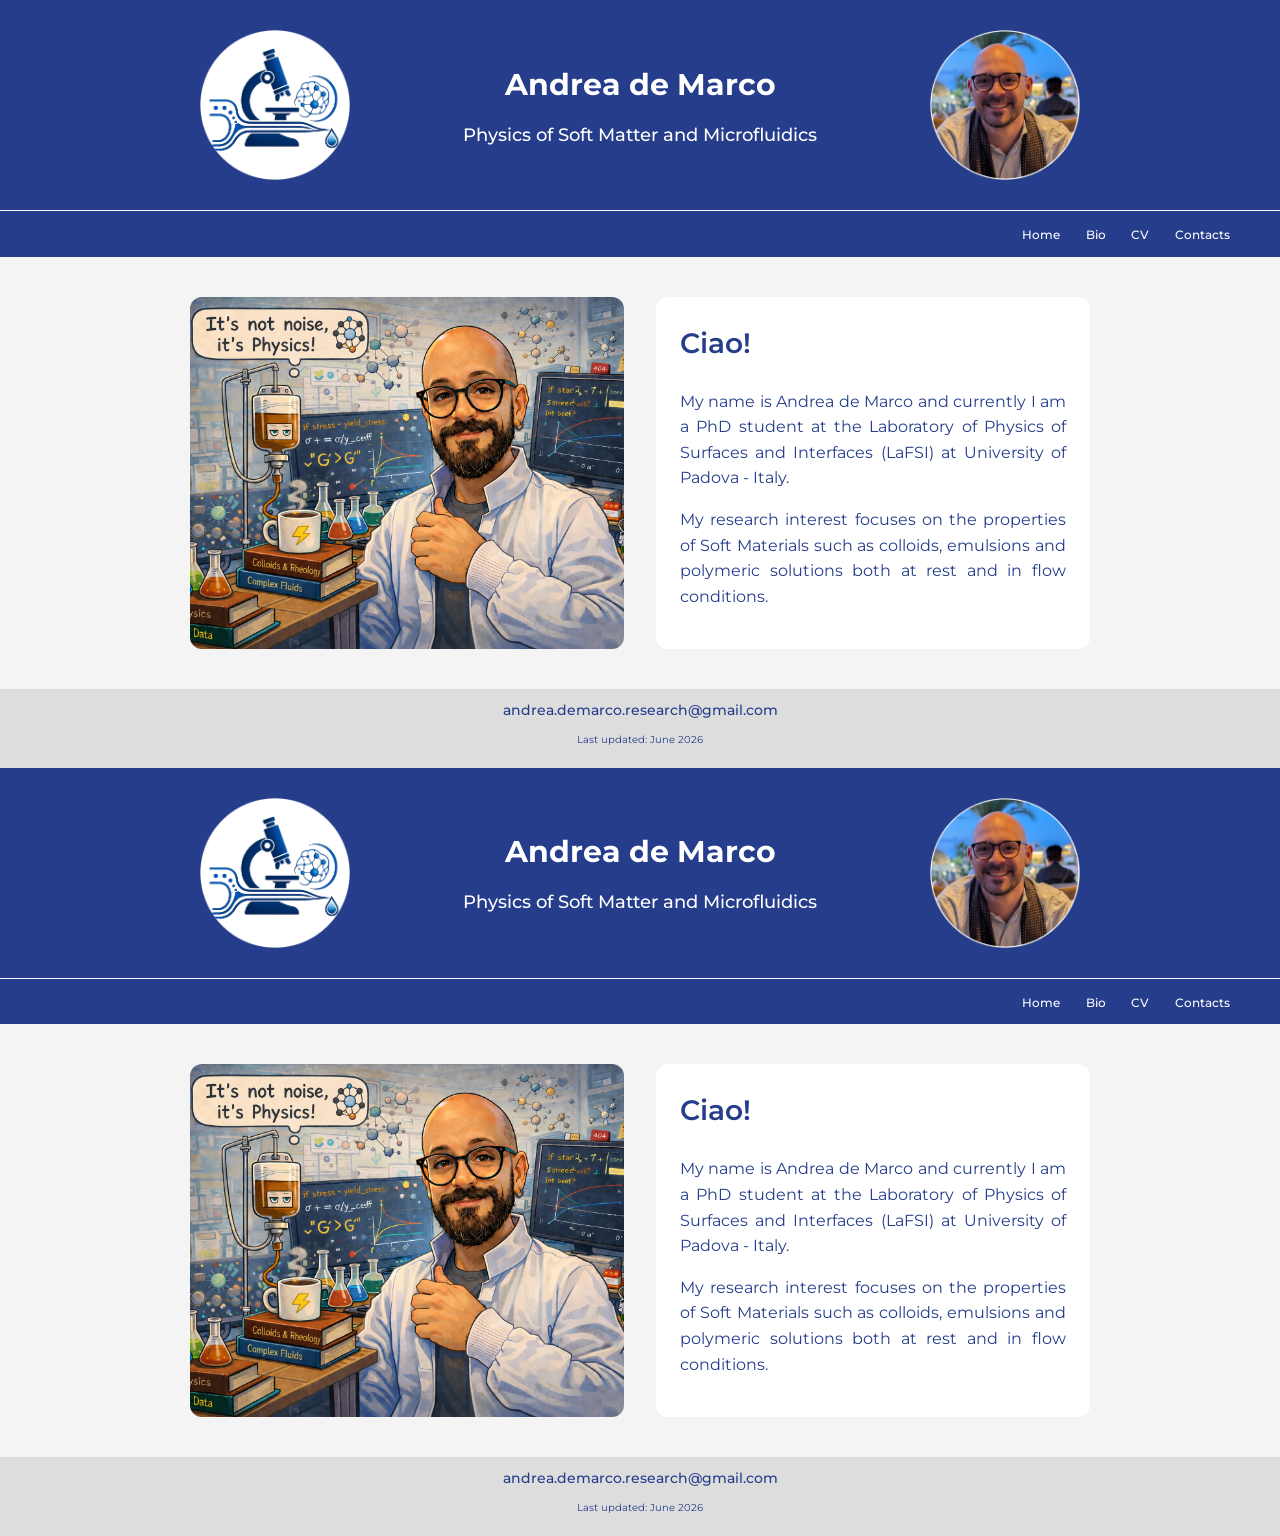
==== commit ab2a19ca: "hope" ====
--- a/index.html
+++ b/index.html
@@ -251,4 +251,257 @@
         });
     </script>
 </body>
+<!DOCTYPE html>
+
+<!-- 
+    Questo è l'elemento principale della pagina.
+    lang="en" dice al browser che il contenuto della pagina è in inglese.
+    Se il sito fosse in italiano, useremmo lang="it".
+-->
+<html lang="en">
+
+<head>
+    <!-- 
+        UTF-8 permette di usare correttamente accenti, simboli e caratteri speciali.
+    -->
+    <meta charset="UTF-8">
+
+    <!-- 
+        Questa riga serve per far adattare bene il sito a schermi diversi:
+        computer, tablet e telefoni.
+    -->
+    <meta name="viewport" content="width=device-width, initial-scale=1.0">
+
+    <!-- 
+        Titolo che appare nella scheda del browser.
+    -->
+    <title>Andrea de Marco</title>
+    <link rel="icon" type="image/png" href="assets/images/logos/definitiva_cerchio_centered.png">
+    <!-- 
+        Collegamento a Google Fonts.
+        Qui stiamo caricando il font Montserrat.
+        Richiede connessione internet.
+    -->
+    <link rel="preconnect" href="https://fonts.googleapis.com">
+    <link rel="preconnect" href="https://fonts.gstatic.com" crossorigin>
+
+    <link 
+        href="https://fonts.googleapis.com/css2?family=Montserrat:wght@300;400;500;600;700&display=swap" 
+        rel="stylesheet"
+    >
+
+    <!-- 
+        Collegamento al file CSS esterno.
+        Tutto lo stile della pagina lo scriveremo in style.css.
+    -->
+    <link rel="stylesheet" href="style.css">
+</head>
+
+<body class="home-page">
+
+   
+    <!-- 
+        HEADER = intestazione della pagina.
+        Di solito contiene titolo, logo, sottotitolo o menu di navigazione.
+    -->
+    <header>
+
+        <!-- 
+            Contenitore interno dell'header.
+            Serve per mettere logo e testo affiancati.
+        -->
+        <div class="header-content">
+
+            <!-- 
+                Logo dell'header.
+            -->
+            <img 
+                src="assets/images/logos/definitiva_cerchio_centered.png" 
+                class="header-logo" 
+                alt="Logo"
+            >
+
+            <!-- 
+                Blocco di testo accanto al logo.
+            -->
+            <div class="header-text">
+                <h1>Andrea de Marco</h1>
+                <p>Physics of Soft Matter and Microfluidics</p>
+            </div>
+            
+            <img 
+                src="assets/images/Me/io1.png" 
+                class="header-profilepic" 
+                alt="profilepic"
+            >
+
+        </div>
+
+    </header>
+    <!-- 
+    NAVBAR = barra di navigazione principale del sito.
+    Contiene i link alle altre pagine.
+    -->
+    <nav class="navbar">
+        <!-- 
+            Logo o nome del sito.
+            Per ora è solo testo, ma più avanti può diventare anche un'immagine.
+        -->
+        <div class="navbar-brand">           
+            <a href="index.html" class="navbar-logo">Andrea de Marco</a>
+        </div>
+
+        <button class="navbar-toggle" type="button" aria-label="Open menu">
+            ☰
+        </button>
+        
+        <!-- 
+            Lista dei collegamenti principali.
+        -->
+        <ul class="navbar-menu">
+
+            <li>
+                <a href="index.html">Home</a>
+            </li>
+
+            <li>
+                <a href="pages/Bio.html">Bio</a>
+            </li>
+
+            <!-- 
+                Elemento con menu a tendina.
+                La classe "dropdown" ci servirà nel CSS.
+            -->
+            <!-- <li class="dropdown dropdown-research">
+
+                 
+                    Questo è il link principale del menu.
+                    Per ora punta a projects.html.
+                
+                <a href="pages/research.html" class="dropdown-link dropdown-research-link">Research</a>
+
+                 
+                    Questo è il menu nascosto che appare sotto "Projects".
+                
+                <ul class="dropdown-menu">
+                    <li><a href="pages/prjct/project-ddm.html">DDM</a></li>
+                    <li><a href="pages/prjct/project-emulsions.html">Emulsions</a></li>
+                    <li><a href="pages/prjct/project-simulations.html">Simulations</a></li>
+                </ul>
+
+            </li> -->
+            
+            <!--
+            <li>
+                <a href="pages/pubs.html">Publications</a>
+            </li>
+            -->
+            <li class="dropdown dropdown-cv">
+                <a href="pages/CV.html" class="dropdown-link dropdown-cv-link">CV</a>
+
+                <ul class="dropdown-menu">
+                    <li><a href="pages/CV.html#education">Education</a></li>
+                    <li><a href="pages/CV.html#current-position">Current Position</a></li>
+                    <!--<li><a href="CV.html#previous-positions">Previous Positions</a></li>-->
+                    <li><a href="pages/CV.html#publications">Publications</a></li>
+                    <li><a href="pages/CV.html#teaching">Teaching and Supervising</a></li>
+                    <li><a href="pages/CV.html#presentations">Presentations</a></li>
+                    <li><a href="pages/CV.html#other-research">Other Research Activities</a></li>
+                    <!-- <li><a href="pages/CV.html#outreach">Outreach Activities</a></li> -->
+                </ul>
+            </li>
+
+            <li>
+                <a href="pages/contacts.html">Contacts</a>
+            </li>
+
+        </ul>
+    </nav>
+    <!-- 
+        MAIN = contenuto principale della pagina.
+        Tutto ciò che è davvero importante nella pagina dovrebbe stare qui dentro.
+    -->
+    <main>
+
+        <!-- 
+            SECTION = blocco tematico della pagina.
+            Ogni section dovrebbe contenere un argomento specifico.
+        -->
+        <div class="main-intro">
+
+            <img src="assets/images/Me/notNoise.png"
+                class="main-img" 
+                alt="Portrait sketch of Andrea de Marco"
+            >
+
+            <section>
+                <h2>Ciao!</h2>
+
+                <p>
+                    My name is Andrea de Marco and currently I am a PhD student at the 
+                    Laboratory of Physics of Surfaces and Interfaces (LaFSI) at
+                    University of Padova - Italy.
+                </p>
+
+                <p>
+                    My research interest focuses on the properties of Soft Materials such
+                    as colloids, emulsions and polymeric solutions both at rest and in 
+                    flow conditions.
+                </p>
+            </section>
+        </div>
+    </main>
+
+    <!-- 
+        FOOTER = fondo della pagina.
+        Di solito contiene copyright, contatti, link secondari o informazioni legali.
+    -->
+    <footer>
+        <div class="contact-item">
+            <a class="contact-email" 
+               href="mailto:andrea.demarco.research@gmail.com">
+               andrea.demarco.research@gmail.com
+            </a>
+        </div>
+        <ud>
+        <p>Last updated: June 2026</p></ud>
+    </footer>
+
+    <!-- 
+        Collegamento al file JavaScript esterno.
+        Lo mettiamo alla fine del body perché così la pagina HTML viene caricata prima.
+    -->
+    <script src="script.js"></script>
+
+    <script>
+        const navbar = document.querySelector(".navbar");
+        const navbarToggle = document.querySelector(".navbar-toggle");
+
+        const dropdownCV = document.querySelector(".dropdown-cv");
+        const dropdownCVLink = document.querySelector(".dropdown-cv-link");
+
+        const dropdownResearch = document.querySelector(".dropdown-research");
+        const dropdownResearchLink = document.querySelector(".dropdown-research-link");
+
+        navbarToggle.addEventListener("click", function () {
+            navbar.classList.toggle("open");
+        });
+
+        dropdownCVLink.addEventListener("click", function (event) {
+            if (window.innerWidth <= 700) {
+                event.preventDefault();
+                dropdownCV.classList.toggle("open");
+                dropdownResearch.classList.remove("open");
+            }
+        });
+
+        dropdownResearchLink.addEventListener("click", function (event) {
+            if (window.innerWidth <= 700) {
+                event.preventDefault();
+                dropdownResearch.classList.toggle("open");
+                dropdownCV.classList.remove("open");
+            }
+        });
+    </script>
+</body>
 </html>
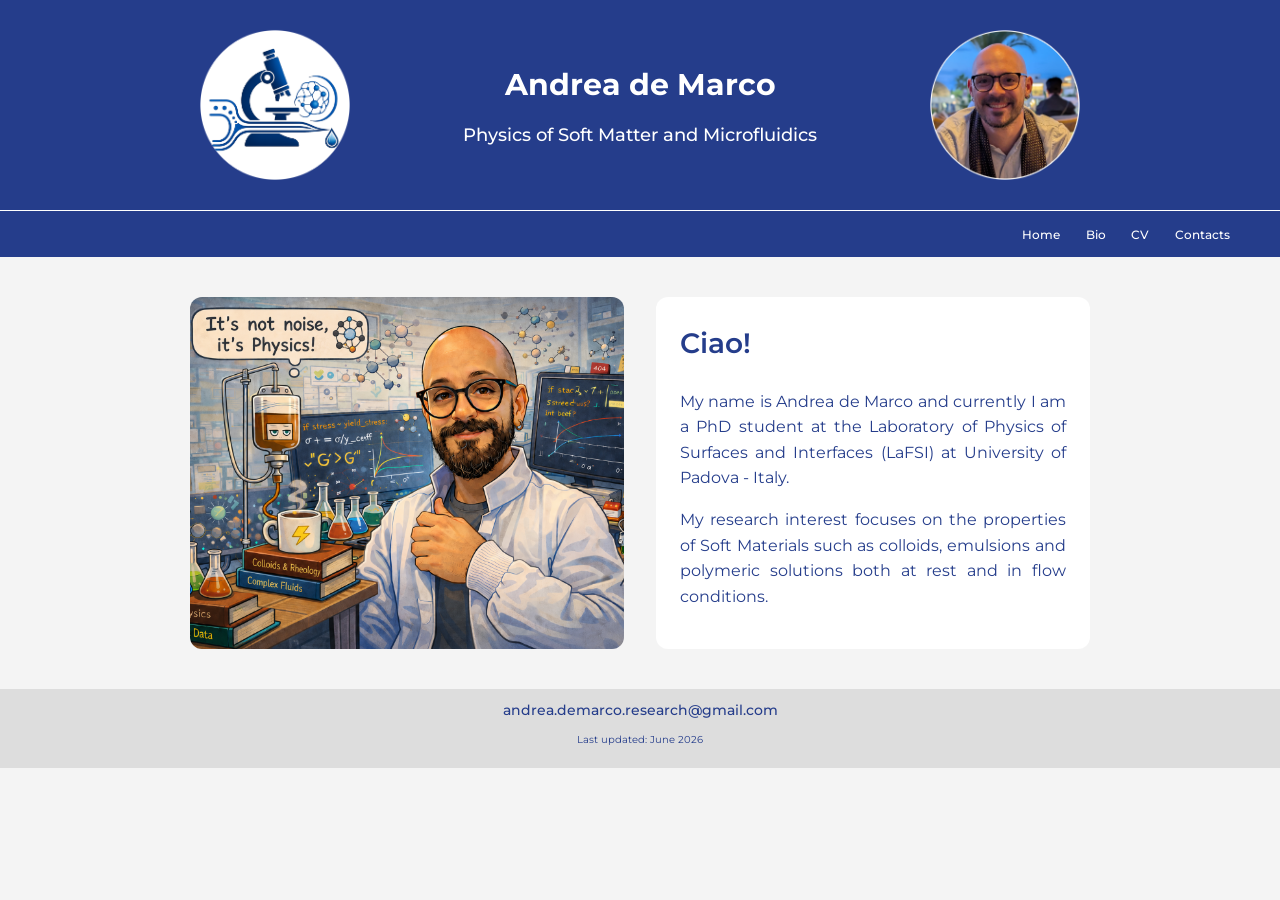
==== commit 594ca4ce: "removed doublets" ====
--- a/index.html
+++ b/index.html
@@ -250,258 +250,4 @@
             }
         });
     </script>
-</body>
-<!DOCTYPE html>
-
-<!-- 
-    Questo è l'elemento principale della pagina.
-    lang="en" dice al browser che il contenuto della pagina è in inglese.
-    Se il sito fosse in italiano, useremmo lang="it".
--->
-<html lang="en">
-
-<head>
-    <!-- 
-        UTF-8 permette di usare correttamente accenti, simboli e caratteri speciali.
-    -->
-    <meta charset="UTF-8">
-
-    <!-- 
-        Questa riga serve per far adattare bene il sito a schermi diversi:
-        computer, tablet e telefoni.
-    -->
-    <meta name="viewport" content="width=device-width, initial-scale=1.0">
-
-    <!-- 
-        Titolo che appare nella scheda del browser.
-    -->
-    <title>Andrea de Marco</title>
-    <link rel="icon" type="image/png" href="assets/images/logos/definitiva_cerchio_centered.png">
-    <!-- 
-        Collegamento a Google Fonts.
-        Qui stiamo caricando il font Montserrat.
-        Richiede connessione internet.
-    -->
-    <link rel="preconnect" href="https://fonts.googleapis.com">
-    <link rel="preconnect" href="https://fonts.gstatic.com" crossorigin>
-
-    <link 
-        href="https://fonts.googleapis.com/css2?family=Montserrat:wght@300;400;500;600;700&display=swap" 
-        rel="stylesheet"
-    >
-
-    <!-- 
-        Collegamento al file CSS esterno.
-        Tutto lo stile della pagina lo scriveremo in style.css.
-    -->
-    <link rel="stylesheet" href="style.css">
-</head>
-
-<body class="home-page">
-
-   
-    <!-- 
-        HEADER = intestazione della pagina.
-        Di solito contiene titolo, logo, sottotitolo o menu di navigazione.
-    -->
-    <header>
-
-        <!-- 
-            Contenitore interno dell'header.
-            Serve per mettere logo e testo affiancati.
-        -->
-        <div class="header-content">
-
-            <!-- 
-                Logo dell'header.
-            -->
-            <img 
-                src="assets/images/logos/definitiva_cerchio_centered.png" 
-                class="header-logo" 
-                alt="Logo"
-            >
-
-            <!-- 
-                Blocco di testo accanto al logo.
-            -->
-            <div class="header-text">
-                <h1>Andrea de Marco</h1>
-                <p>Physics of Soft Matter and Microfluidics</p>
-            </div>
-            
-            <img 
-                src="assets/images/Me/io1.png" 
-                class="header-profilepic" 
-                alt="profilepic"
-            >
-
-        </div>
-
-    </header>
-    <!-- 
-    NAVBAR = barra di navigazione principale del sito.
-    Contiene i link alle altre pagine.
-    -->
-    <nav class="navbar">
-        <!-- 
-            Logo o nome del sito.
-            Per ora è solo testo, ma più avanti può diventare anche un'immagine.
-        -->
-        <div class="navbar-brand">           
-            <a href="index.html" class="navbar-logo">Andrea de Marco</a>
-        </div>
-
-        <button class="navbar-toggle" type="button" aria-label="Open menu">
-            ☰
-        </button>
-        
-        <!-- 
-            Lista dei collegamenti principali.
-        -->
-        <ul class="navbar-menu">
-
-            <li>
-                <a href="index.html">Home</a>
-            </li>
-
-            <li>
-                <a href="pages/Bio.html">Bio</a>
-            </li>
-
-            <!-- 
-                Elemento con menu a tendina.
-                La classe "dropdown" ci servirà nel CSS.
-            -->
-            <!-- <li class="dropdown dropdown-research">
-
-                 
-                    Questo è il link principale del menu.
-                    Per ora punta a projects.html.
-                
-                <a href="pages/research.html" class="dropdown-link dropdown-research-link">Research</a>
-
-                 
-                    Questo è il menu nascosto che appare sotto "Projects".
-                
-                <ul class="dropdown-menu">
-                    <li><a href="pages/prjct/project-ddm.html">DDM</a></li>
-                    <li><a href="pages/prjct/project-emulsions.html">Emulsions</a></li>
-                    <li><a href="pages/prjct/project-simulations.html">Simulations</a></li>
-                </ul>
-
-            </li> -->
-            
-            <!--
-            <li>
-                <a href="pages/pubs.html">Publications</a>
-            </li>
-            -->
-            <li class="dropdown dropdown-cv">
-                <a href="pages/CV.html" class="dropdown-link dropdown-cv-link">CV</a>
-
-                <ul class="dropdown-menu">
-                    <li><a href="pages/CV.html#education">Education</a></li>
-                    <li><a href="pages/CV.html#current-position">Current Position</a></li>
-                    <!--<li><a href="CV.html#previous-positions">Previous Positions</a></li>-->
-                    <li><a href="pages/CV.html#publications">Publications</a></li>
-                    <li><a href="pages/CV.html#teaching">Teaching and Supervising</a></li>
-                    <li><a href="pages/CV.html#presentations">Presentations</a></li>
-                    <li><a href="pages/CV.html#other-research">Other Research Activities</a></li>
-                    <!-- <li><a href="pages/CV.html#outreach">Outreach Activities</a></li> -->
-                </ul>
-            </li>
-
-            <li>
-                <a href="pages/contacts.html">Contacts</a>
-            </li>
-
-        </ul>
-    </nav>
-    <!-- 
-        MAIN = contenuto principale della pagina.
-        Tutto ciò che è davvero importante nella pagina dovrebbe stare qui dentro.
-    -->
-    <main>
-
-        <!-- 
-            SECTION = blocco tematico della pagina.
-            Ogni section dovrebbe contenere un argomento specifico.
-        -->
-        <div class="main-intro">
-
-            <img src="assets/images/Me/notNoise.png"
-                class="main-img" 
-                alt="Portrait sketch of Andrea de Marco"
-            >
-
-            <section>
-                <h2>Ciao!</h2>
-
-                <p>
-                    My name is Andrea de Marco and currently I am a PhD student at the 
-                    Laboratory of Physics of Surfaces and Interfaces (LaFSI) at
-                    University of Padova - Italy.
-                </p>
-
-                <p>
-                    My research interest focuses on the properties of Soft Materials such
-                    as colloids, emulsions and polymeric solutions both at rest and in 
-                    flow conditions.
-                </p>
-            </section>
-        </div>
-    </main>
-
-    <!-- 
-        FOOTER = fondo della pagina.
-        Di solito contiene copyright, contatti, link secondari o informazioni legali.
-    -->
-    <footer>
-        <div class="contact-item">
-            <a class="contact-email" 
-               href="mailto:andrea.demarco.research@gmail.com">
-               andrea.demarco.research@gmail.com
-            </a>
-        </div>
-        <ud>
-        <p>Last updated: June 2026</p></ud>
-    </footer>
-
-    <!-- 
-        Collegamento al file JavaScript esterno.
-        Lo mettiamo alla fine del body perché così la pagina HTML viene caricata prima.
-    -->
-    <script src="script.js"></script>
-
-    <script>
-        const navbar = document.querySelector(".navbar");
-        const navbarToggle = document.querySelector(".navbar-toggle");
-
-        const dropdownCV = document.querySelector(".dropdown-cv");
-        const dropdownCVLink = document.querySelector(".dropdown-cv-link");
-
-        const dropdownResearch = document.querySelector(".dropdown-research");
-        const dropdownResearchLink = document.querySelector(".dropdown-research-link");
-
-        navbarToggle.addEventListener("click", function () {
-            navbar.classList.toggle("open");
-        });
-
-        dropdownCVLink.addEventListener("click", function (event) {
-            if (window.innerWidth <= 700) {
-                event.preventDefault();
-                dropdownCV.classList.toggle("open");
-                dropdownResearch.classList.remove("open");
-            }
-        });
-
-        dropdownResearchLink.addEventListener("click", function (event) {
-            if (window.innerWidth <= 700) {
-                event.preventDefault();
-                dropdownResearch.classList.toggle("open");
-                dropdownCV.classList.remove("open");
-            }
-        });
-    </script>
-</body>
-</html>+</body>
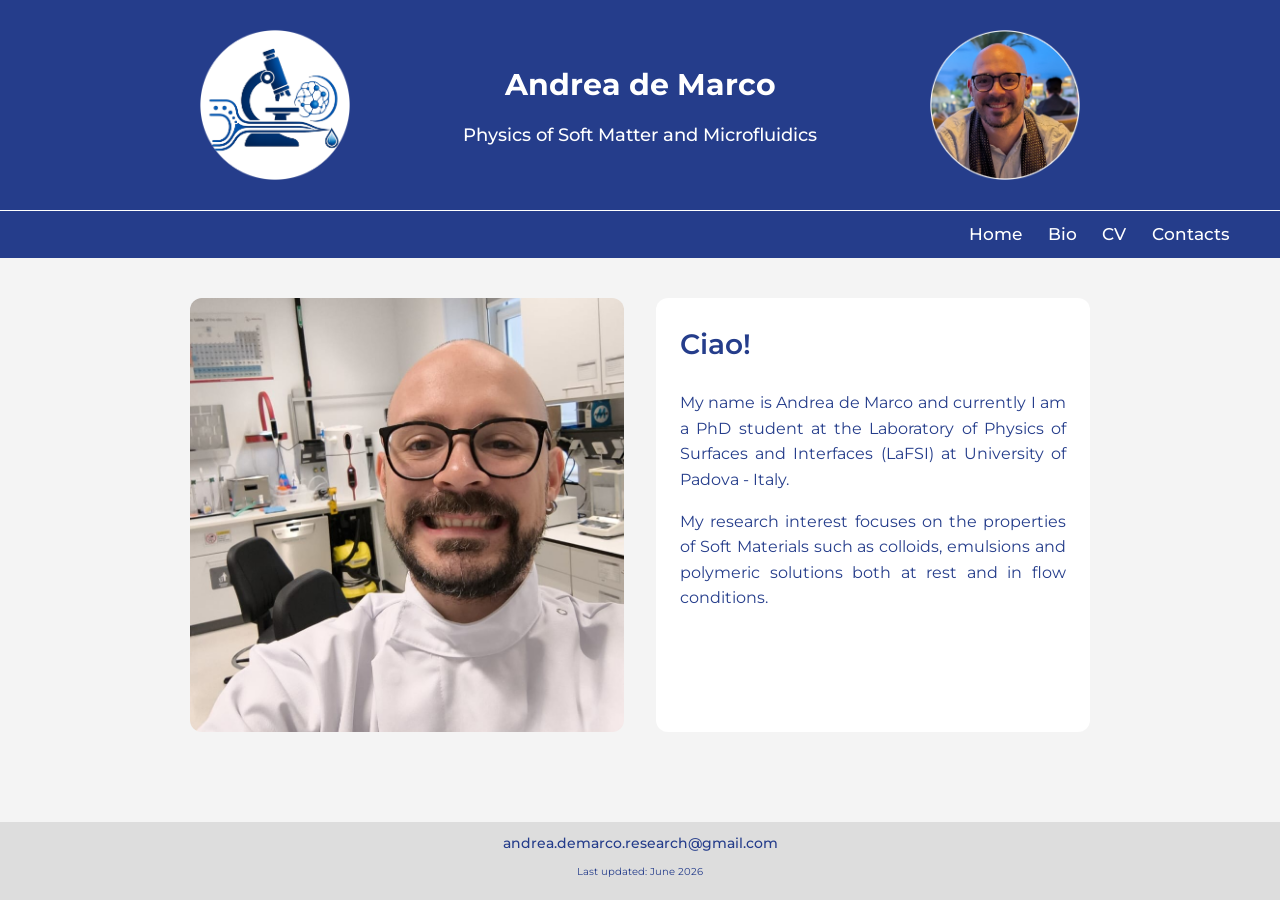
==== commit ff28bc9a: "imageNuova" ====
--- a/index.html
+++ b/index.html
@@ -174,10 +174,10 @@
             SECTION = blocco tematico della pagina.
             Ogni section dovrebbe contenere un argomento specifico.
         -->
-        <div class="main-intro">
-
-            <img src="assets/images/Me/notNoise.png"
-                class="main-img" 
+        <div class="main-intro-smile">
+
+            <img src="assets/images/Me/smilinglab.jpeg"
+                class="main-img-smile" 
                 alt="Portrait sketch of Andrea de Marco"
             >
 
@@ -199,27 +199,12 @@
         </div>
     </main>
 
-    <!-- 
-        FOOTER = fondo della pagina.
-        Di solito contiene copyright, contatti, link secondari o informazioni legali.
-    -->
-    <footer>
-        <div class="contact-item">
-            <a class="contact-email" 
-               href="mailto:andrea.demarco.research@gmail.com">
-               andrea.demarco.research@gmail.com
-            </a>
-        </div>
-        <ud>
-        <p>Last updated: June 2026</p></ud>
-    </footer>
+    <div data-include="components/footer.html"></div>
 
     <!-- 
         Collegamento al file JavaScript esterno.
         Lo mettiamo alla fine del body perché così la pagina HTML viene caricata prima.
     -->
-    <script src="script.js"></script>
-
     <script>
         const navbar = document.querySelector(".navbar");
         const navbarToggle = document.querySelector(".navbar-toggle");
@@ -250,4 +235,6 @@
             }
         });
     </script>
+
+    <script src="script.js"></script>
 </body>
--- a/style.css
+++ b/style.css
@@ -8,7 +8,7 @@
     * {
         box-sizing: border-box;
     }
-
+    
     /* 
         Stile generale della pagina.
         Il body rappresenta tutto ciò che si vede nel browser.
@@ -307,6 +307,19 @@
         color: #cccccc;
     }
 
+    /* 
+    HOME PAGE
+    Tiene il footer in fondo anche su monitor grandi.
+    */
+    .home-page {
+        min-height: 100vh;
+        display: flex;
+        flex-direction: column;
+    }
+
+    .home-page main {
+        flex: 1;
+    }
     /* Homepage: nasconde immagine + nome nella navbar */
     .home-page .navbar-brand {
         display: none;
@@ -428,6 +441,21 @@
     .main-img {
         width: 100%;
         height: 100%;
+        max-height: 520px;
+        object-fit: cover;
+        border-radius: 12px;
+    }
+
+    .main-intro-smile {
+        display: grid;
+        grid-template-columns: 1fr 1fr;
+        gap: clamp(24px, 3vw, 32px);
+        align-items: stretch;
+    }
+
+    .main-img-smile {
+        width: 100%;
+        aspect-ratio: 1;
         max-height: 520px;
         object-fit: cover;
         border-radius: 12px;
@@ -744,19 +772,21 @@
     }
 
     .cv-presentation-group {
-        margin-bottom: 5px;
+        width: min(100vw, 1000px);
+        margin: 0 auto 5px auto;
+        padding: 0 24px;
     }
 
     .cv-presentation-category {
-        max-width: 900px;
-        margin: 0 auto;
-        padding: 40px 24px 20px 24px;
+        max-width: none;
+        margin: 0;
+        padding: 40px 0 20px 0;
 
         color: #253D8B;
         font-size: 16px;
         font-weight: 600;
         line-height: 1.25;
-        text-align: justify;
+        text-align: left;
 
         display: flex;
         align-items: flex-start;
@@ -1056,6 +1086,255 @@
         }
     }
 
+    /* Desktop grande*/
+    @media (min-width: 1100px) {
+
+        .navbar {
+            padding: 10px clamp(18px, 4vw, 50px);
+        }
+
+        .navbar-logo {
+            font-size: 20px;
+        }
+
+        .navbar-menu a {
+            font-size: 17px;
+        }
+
+        .navbar-img {
+            width: 35px;
+        }
+
+        .bio-page {
+            min-height: 100vh;
+            display: flex;
+            flex-direction: column;
+        }
+
+        .bio-page main {
+            flex: 1;
+        }
+
+        .bio-intro {
+            padding-top: 100px;
+            text-align: center;
+            font-size: 24px;
+        }
+
+        .bio-text {
+            text-align: justify;
+            padding-top: 20pix;
+            padding-left: 10%;
+            padding-right: 10%;
+            font-size: 18px;
+        }
+
+        .bio-page footer {
+            margin-top: auto;
+            padding-bottom: 10;
+        }
+        
+
+        .image-track {
+            height: 240px;
+        }
+
+        .image-track img {
+            height: 240px;
+            width: auto;
+        }
+
+
+        .cv-section-title {
+            width: clamp(420px, 42vw, 650px);
+            font-size: 40px;
+        }
+
+        .cv-section-content {
+            width: min(84vw, 1200px);
+            max-width: none;
+            margin: 0 auto;
+            padding: 40px 24px 0px 24px;
+
+            color: #253D8B;
+            font-size: 16px;
+            line-height: 1.6;
+            text-align: justify;
+        }
+        .cv-entry-title {
+            margin: 0 0 6px 0;
+
+            color: #253D8B;
+            font-size: 22px;
+            font-weight: 600;
+            line-height: 1.25;
+            text-align: left;
+        }
+
+        .cv-entry-place {
+            margin: 0;
+
+            color: #253D8B;
+            font-size: 22px;
+            font-weight: 400;
+            line-height: 1.5;
+            padding-left: 30px;
+            text-align: left;
+        }
+
+        .cv-entry-th_title {
+            margin: 0;
+
+            color: #253D8B;
+            font-size: 21px;
+            font-weight: 400;
+            line-height: 2.5;
+            text-align: left;
+            font-style: italic;
+        }
+
+        .cv-entry-details {
+            margin: 0;
+
+            color: #253D8B;
+            font-size: 20px;
+            font-weight: 300;
+            line-height: 1.5;
+            padding-left: 30px;
+            text-align: left;
+        }
+
+        .cv-entry-details-bold{
+            margin: 0;
+
+            color: #253D8B;
+            font-size: 17px;
+            font-weight: 500;
+            line-height: 1.5;
+            padding-left: 30px;
+            text-align: left;
+        }  
+
+        .cv-presentation-group {
+            width: min(100vw, 1250px);
+            margin: 0 auto 5px auto;
+            padding: 0 24px;
+        }
+
+        .cv-presentation-category {
+            max-width: none;
+            margin: 0;
+            padding: 40px 0 20px 0;
+
+            color: #253D8B;
+            font-size: 22px;
+            font-weight: 600;
+            line-height: 1.25;
+            text-align: left;
+
+            display: flex;
+            align-items: flex-start;
+            gap: 8px;
+        }
+
+        .cv-presentation-category::before {
+            content: "•";
+            flex: 0 0 auto;
+            font-size: 35px;
+            line-height: 0.7;
+        }
+
+        .cv-presentation-group-talktitle{
+            margin: 0;
+
+            color: #253D8B;
+            font-size: 20px;
+            font-weight: 600;
+            
+            line-height: 1.5;
+            padding-left: 50px;
+            text-align: left;
+        }
+
+        .cv-presentation-group-location{
+            margin: 0;
+
+            color: #253D8B;
+            font-size: 17px;
+            font-weight: 600;
+            
+            line-height: 1.5;
+            padding-left: 70px;
+            padding-bottom: 20px;
+            text-align: left;
+        }
+
+        .cv-presentation-group-conference{
+            margin: 0;
+
+            color: #253D8B;
+            font-size: 17px;
+            font-weight: 500;
+            font-style: italic;
+            line-height: 1.5;
+            padding-left: 70px;
+            text-align: left;
+        }
+
+        .cv-presentation-group-conference-details{
+            margin: 0;
+
+            color: #253D8B;
+            font-size: 17px;
+            font-weight: 200;
+            line-height: 1.5;
+            text-align: left;
+        }
+
+        .cv-presentation-group .cv-entry {
+            padding-left: 22px;
+        }
+        
+        .back-to-top {
+            position: fixed;
+
+            right: 36px;
+            bottom: 36px;
+
+            width: 60px;
+            height: 60px;
+
+            border: 2px solid #253D8B;
+            border-radius: 50%;
+
+            background-color: #eeeeee;
+            color: #253D8B;
+
+            font-size: 30px;
+            font-weight: 400;
+            line-height: 1;
+
+            cursor: pointer;
+
+            display: flex;
+            align-items: center;
+            justify-content: center;
+
+            opacity: 0;
+            visibility: hidden;
+            transform: translateY(8px);
+
+            transition:
+                opacity 0.25s ease,
+                visibility 0.25s ease,
+                transform 0.25s ease,
+                background-color 0.25s ease,
+                color 0.25s ease;
+
+            z-index: 5000;
+        }
+        
+    }
 
     /* 
         Stile utile per schermi piccoli, tipo smartphone.
@@ -1509,7 +1788,9 @@
             Presentations mobile.
         */
         .cv-presentation-group {
-            margin-bottom: 8px;
+            width: auto;
+            margin: 0 0 8px 0;
+            padding: 0;
         }
 
         .cv-presentation-category {
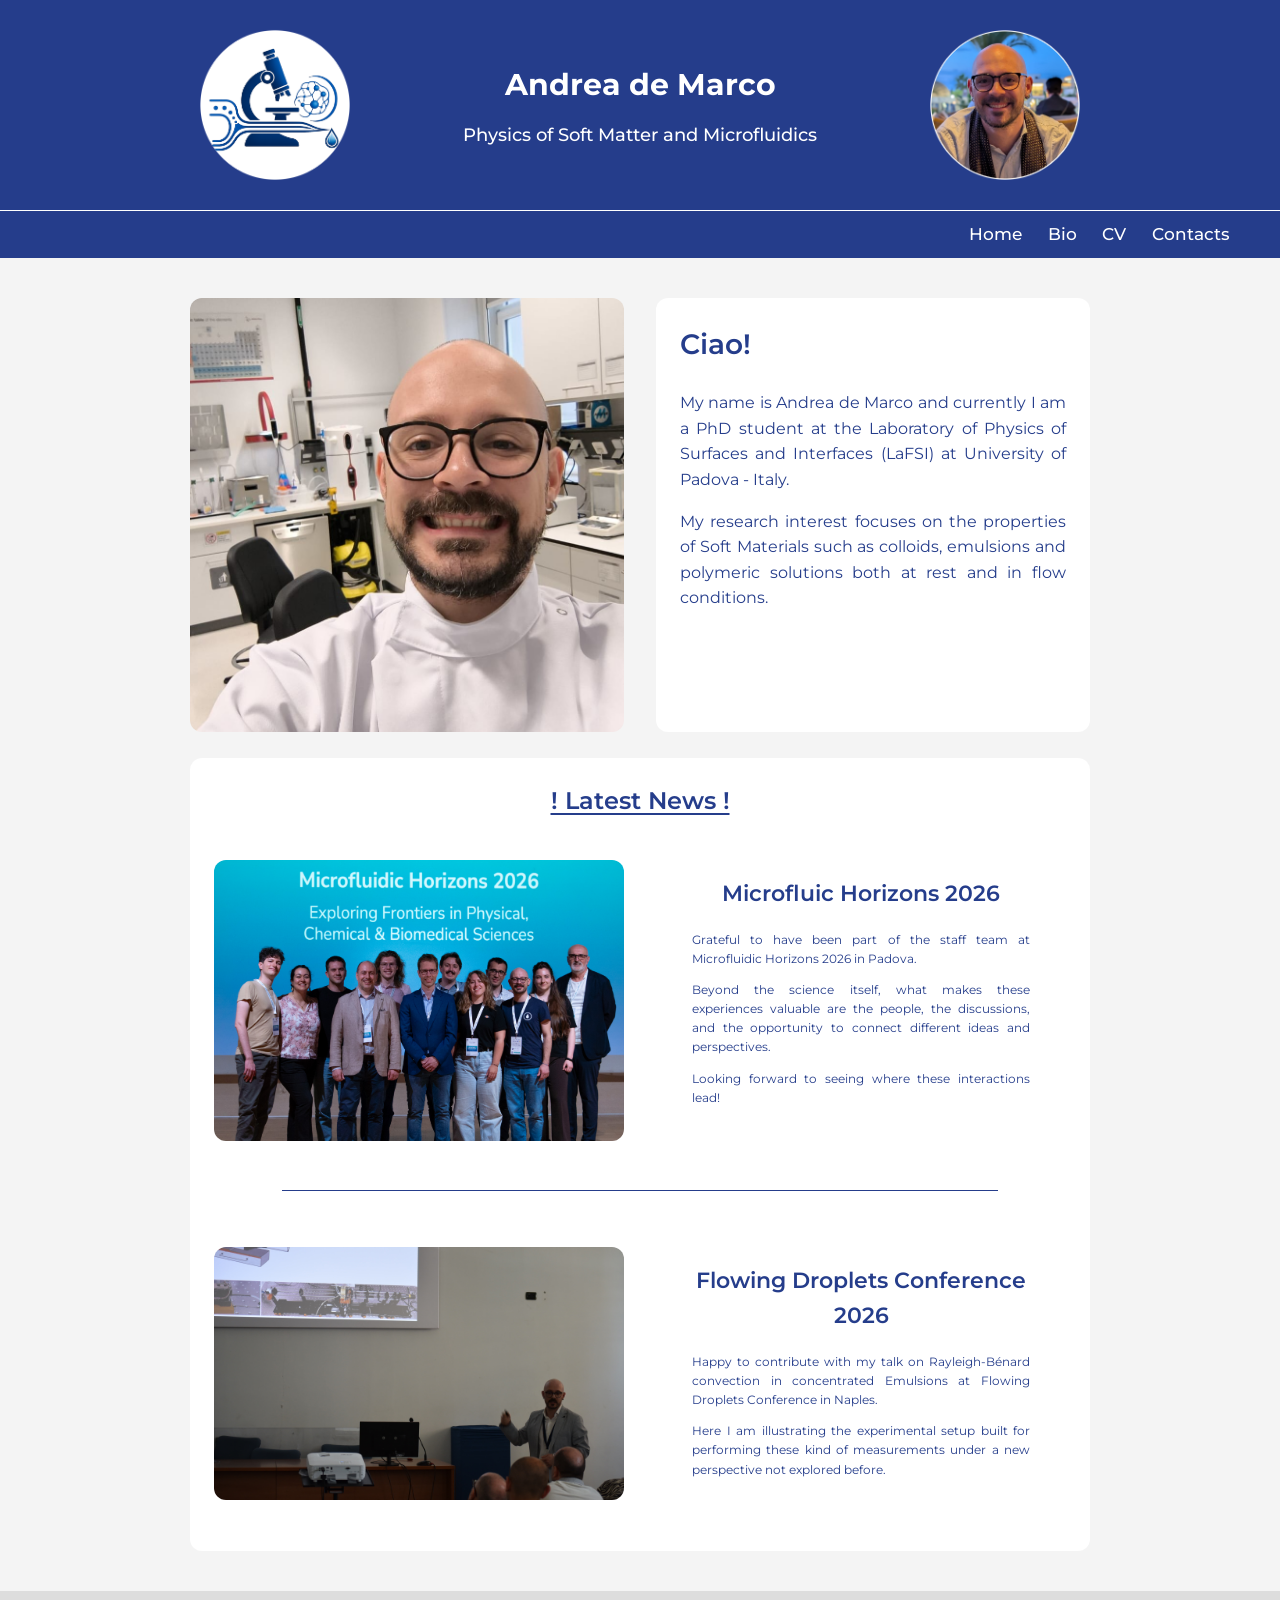
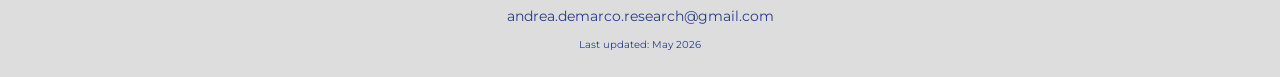
==== commit afe4a394: "LatestNews Solo per mio Laptop" ====
--- a/index.html
+++ b/index.html
@@ -196,11 +196,69 @@
                     flow conditions.
                 </p>
             </section>
+        </div><br>
+        <div class="main-intro-news">
+            <section class="latest-news-section">
+                <h2 class="section-h2-news"><u>! Latest News !</u></h2>
+
+                <div class="news-item">
+                    <div class="news-img-box">
+                        <img src="assets/images/Experiences/MH26/staffMH26.jpg"
+                            class="news-img news-img1" 
+                            alt="Latest news image 1"
+                        >
+                    </div>
+
+                    <div class="news-text">
+                        <h2 class="news-title">Microfluic Horizons 2026</h2>
+                        <p class="news-text-entry">
+                            Grateful to have been part of the staff team at Microfluidic Horizons 2026 in Padova.
+                        </p>
+                        <p class="news-text-entry">
+                            Beyond the science itself, what makes these experiences valuable are the people, the discussions, and the opportunity to connect different ideas and perspectives.
+                        </p>
+                        <p class="news-text-entry">
+                            Looking forward to seeing where these interactions lead!
+                        </p>
+                    </div>
+
+                </div>
+
+                <div class="news-item">
+                    <div class="news-img-box">
+                        <img src="assets/images/Experiences/Flowing Droplets/MeTalk2.JPG"
+                            class="news-img news-img2" 
+                            alt="Latest news image 2"
+                        >
+                    </div>
+
+                    <div class="news-text">
+                        <h2 class="news-title">Flowing Droplets Conference 2026</h2>
+                        <p class="news-text-entry">
+                            Happy to contribute with my talk on Rayleigh-Bénard convection in concentrated Emulsions
+                            at Flowing Droplets Conference in Naples.
+                        </p>
+                        <p class="news-text-entry">
+                            Here I am illustrating the experimental setup built for performing these kind of measurements
+                            under a new perspective not explored before.
+                        </p>
+                        <p class="news-text-entry">
+                        
+                        </p>
+                    </div>
+
+                </div>
+            </section>
         </div>
+
     </main>
 
     <div data-include="components/footer.html"></div>
 
+    <div id="image-modal" class="image-modal">
+        <span class="image-modal-close">&times;</span>
+        <img class="image-modal-content" id="modal-img" alt="">
+    </div>
     <!-- 
         Collegamento al file JavaScript esterno.
         Lo mettiamo alla fine del body perché così la pagina HTML viene caricata prima.
@@ -237,4 +295,5 @@
     </script>
 
     <script src="script.js"></script>
+
 </body>
--- a/style.css
+++ b/style.css
@@ -494,6 +494,91 @@
         font-weight: 600;
     }
 
+    /* NEWS */
+    .main-intro-news {
+        display: grid;
+        grid-template-columns: 1fr 1fr;
+        gap: clamp(24px, 3vw, 32px);
+        align-items: stretch;
+    }
+    
+    .main-intro-news section {
+        grid-column: 1 / -1;
+    }
+
+    .section-h2-news {
+        text-align: center;
+        font-size: 24px;
+        font-weight: 600;
+        text-underline-offset: 4px;
+    }
+
+    .news-item {
+        display: grid;
+        grid-template-columns: 1fr 1fr;
+        gap: clamp(24px, 3vw, 32px);
+        align-items: start;
+    }
+
+    .news-item:first-of-type {
+        position: relative;
+        padding-bottom: 36px;
+        margin-bottom: 36px;
+    }
+
+    .news-item:first-of-type::after {
+        content: "";
+        position: absolute;
+        left: 8%;
+        right: 8%;
+        bottom: 0;
+        height: 1px;
+        background-color: #253D8B;
+    }
+
+    .news-img-box {
+        width: 100%;
+        max-height: 520px;
+        border-radius: 12px;
+        overflow: hidden;
+        transform: translateY(20px);
+        cursor: pointer;
+    }
+
+    .news-img {
+        width: 100%;
+        height: 100%;
+        max-height: 520px;
+        object-fit: cover;
+        border-radius: 12px;
+        transition: transform 0.25s ease;
+    }
+
+    .news-img1 {
+        transform: translateY(30px) scale(1.25);
+    }
+
+    .news-img2 {
+        transform: translateY(-20px) scale(1);
+    }
+
+    .news-title {
+        font-size: 22px;
+        font-weight: 600;
+        text-align: center;
+    }
+
+    .news-text {
+        background-color: white;
+        border-radius: 12px;
+        padding: clamp(22px, 3vw, 36px);
+    }
+
+    .news-text-entry {
+        font-size: 12px;
+    }
+
+
     /* 
         Paragrafi delle sezioni.
     */
@@ -508,7 +593,7 @@
     footer {
         text-align: center;
         font-size: 14px;
-        padding: 10px;
+        padding: 14px;
         background-color: #ddd;
     }
 
@@ -553,7 +638,33 @@
         margin-bottom: 2.5rem;
     }
 
-
+    .image-modal {
+        display: none;
+        position: fixed;
+        z-index: 9999;
+        inset: 0;
+        background-color: rgba(0, 0, 0, 0.85);
+        align-items: center;
+        justify-content: center;
+        padding: 24px;
+    }
+
+    .image-modal-content {
+        max-width: 90vw;
+        max-height: 90vh;
+        border-radius: 12px;
+        object-fit: contain;
+    }
+
+    .image-modal-close {
+        position: absolute;
+        top: 24px;
+        right: 34px;
+        color: white;
+        font-size: 42px;
+        font-weight: 300;
+        cursor: pointer;
+    }
     /*
         BIO PAGE
     */
@@ -1105,6 +1216,21 @@
             width: 35px;
         }
 
+        .main-intro-smile {
+            display: grid;
+            grid-template-columns: 1fr 1fr;
+            gap: clamp(24px, 3vw, 32px);
+            align-items: stretch;
+        }
+
+        .main-img-smile {
+            width: 100%;
+            aspect-ratio: 1;
+            max-height: 520px;
+            object-fit: cover;
+            border-radius: 12px;
+        }
+
         .bio-page {
             min-height: 100vh;
             display: flex;
@@ -1116,7 +1242,7 @@
         }
 
         .bio-intro {
-            padding-top: 100px;
+            padding-top: 70px;
             text-align: center;
             font-size: 24px;
         }
@@ -1559,7 +1685,6 @@
 
         /*
             HOMEPAGE MOBILE
-            Qui prima non funzionava perché .main-intro è grid, non flex.
         */
         .main-intro {
             display: grid;
@@ -1576,6 +1701,22 @@
             order: 2;
         }
 
+        .main-intro-smile {
+            display: grid;
+            grid-template-columns: 1fr;
+            gap: 18px;
+            align-items: start;
+            
+        }
+
+        .main-img-smile {
+            width: 100%;
+            aspect-ratio: 1;
+            max-height: 360px;
+            object-fit: cover;
+            border-radius: 12px;
+        }
+
         .main-intro section {
             order: 1;
         }
@@ -1598,9 +1739,9 @@
             BIO MOBILE
         */
         .bio-text {
+            text-align: justify;
             padding-left: 0;
             padding-right: 0;
-            text-align: left;
         }
 
         .bio-intro {
@@ -1616,6 +1757,7 @@
             height: 90px;
             width: auto;
         }
+
         
         /*
         CV MOBILE - scroll normale
@@ -1663,7 +1805,7 @@
             ma il resto della pagina resta spostato a destra.
         */
         .cv-section-title {
-            width: min(220px, 78vw);
+            width: min(220px, 68vw);
             box-sizing: border-box;
 
             margin: 0;
@@ -1690,7 +1832,7 @@
             box-sizing: border-box;
 
             margin: 0;
-            padding: 26px 22px 0 4px;
+            padding: 26px 0px 0 24px;
 
             color: #253D8B;
             font-size: 14px;
@@ -1707,29 +1849,31 @@
 
             font-size: 12px;
             line-height: 1.35;
-            text-align: left;
+            text-align: justify;
         }
 
         .cv-entry-place {
-            padding-left: 0;
-
             font-size: 11px;
+            font-weight: 450;
             line-height: 1.35;
-            text-align: left;
+            text-align: justify;
+            padding-left: 15px;
         }
 
         .cv-entry-th_title {
+            padding-left: 0px;
             font-size: 11px;
+            font-weight: 450;
             line-height: 1.35;
-            text-align: left;
+            text-align: justify;
         }
 
         .cv-entry-details {
-            padding-left: 0;
+            padding-left: 15px;
 
             font-size: 10.5px;
             line-height: 1.45;
-            text-align: left;
+            text-align: justify;
         }
 
         .cv-entry-details-bold {
@@ -1737,7 +1881,7 @@
 
             font-size: 10.5px;
             line-height: 1.45;
-            text-align: left;
+            text-align: justify;
         }
 
         /*
@@ -1747,7 +1891,7 @@
             display: grid;
             grid-template-columns: 58px 1fr;
 
-            padding-left: 0;
+            padding-left: 15px;
             column-gap: 7px;
             row-gap: 4px;
 
@@ -1759,15 +1903,15 @@
         }
 
         .cv-meta-place {
-            padding-left: 0;
+            padding-left: 15px;
 
             font-size: 11px;
             line-height: 1.4;
-            text-align: left;
+            text-align: justify;
         }
 
         .cv-meta-label {
-            padding-left: 0;
+            padding-left: 15px;
 
             font-size: 11px;
             font-weight: 600;
@@ -1777,11 +1921,11 @@
 
         .cv-meta-auth,
         .cv-meta-value {
-            padding-left: 0;
+            padding-left: 15px;
 
             font-size: 11px;
             font-weight: 400;
-            text-align: left;
+            text-align: justify;
         }
 
         /*
@@ -1790,7 +1934,7 @@
         .cv-presentation-group {
             width: auto;
             margin: 0 0 8px 0;
-            padding: 0;
+            padding-left: 15px;
         }
 
         .cv-presentation-category {
@@ -1798,11 +1942,11 @@
             box-sizing: border-box;
 
             margin: 0;
-            padding: 26px 22px 14px 4px;
+            padding: 26px 22px 14px 0px;
 
             font-size: 13px;
             line-height: 1.35;
-            text-align: left;
+            text-align: justify;
 
             display: flex;
             align-items: flex-start;
@@ -1818,40 +1962,45 @@
         }
 
         .cv-presentation-group .cv-entry {
-            padding-left: 16px;
+            padding-left: 15px;
         }
 
         .cv-presentation-group-talktitle {
-            padding-left: 0;
-
+            padding-left: 15px;
+            padding-right: 15px;
             font-size: 11px;
             font-weight: 600;
             line-height: 1.45;
-            text-align: left;
+            text-align: justify;
         }
 
         .cv-presentation-group-conference {
-            padding-left: 12px;
-
+            padding-left: 15px;
+            padding-right: 15px;
             font-size: 10px;
             line-height: 1.45;
-            text-align: left;
+            text-align: justify;
         }
 
         .cv-presentation-group-conference-details {
             font-size: 10px;
             line-height: 1.45;
-            text-align: left;
+            text-align: justify;
+
+            padding-left: 0px;
+            padding-right: 15px;
+
         }
 
         .cv-presentation-group-location {
-            padding-left: 12px;
+            padding-left: 15px;
             padding-bottom: 14px;
 
             font-size: 10px;
             line-height: 1.45;
-            text-align: left;
-        }
+            text-align: justify;
+        }
+
 
         /*
             Freccia back to top.
@@ -1902,11 +2051,20 @@
         }
 
         .contact-info p {
-            margin-bottom: 20px;
+            margin-bottom: 25px;
         }
 
         .contact-email {
             word-break: break-word;
+        }
+
+        .contact-item{
+            text-align: justify;
+        }
+
+        .contact-item-office{
+            text-align: justify;
+            margin-top: 5px;
         }
 
         .contact-icons {
@@ -1926,6 +2084,12 @@
 
         footer {
             font-size: 13px;
-            padding: 14px 12px;
+            padding-top: 14px;
+            text-align: center;
+
+        }
+
+        .footer-item{
+            text-align: center;
         }
     }
